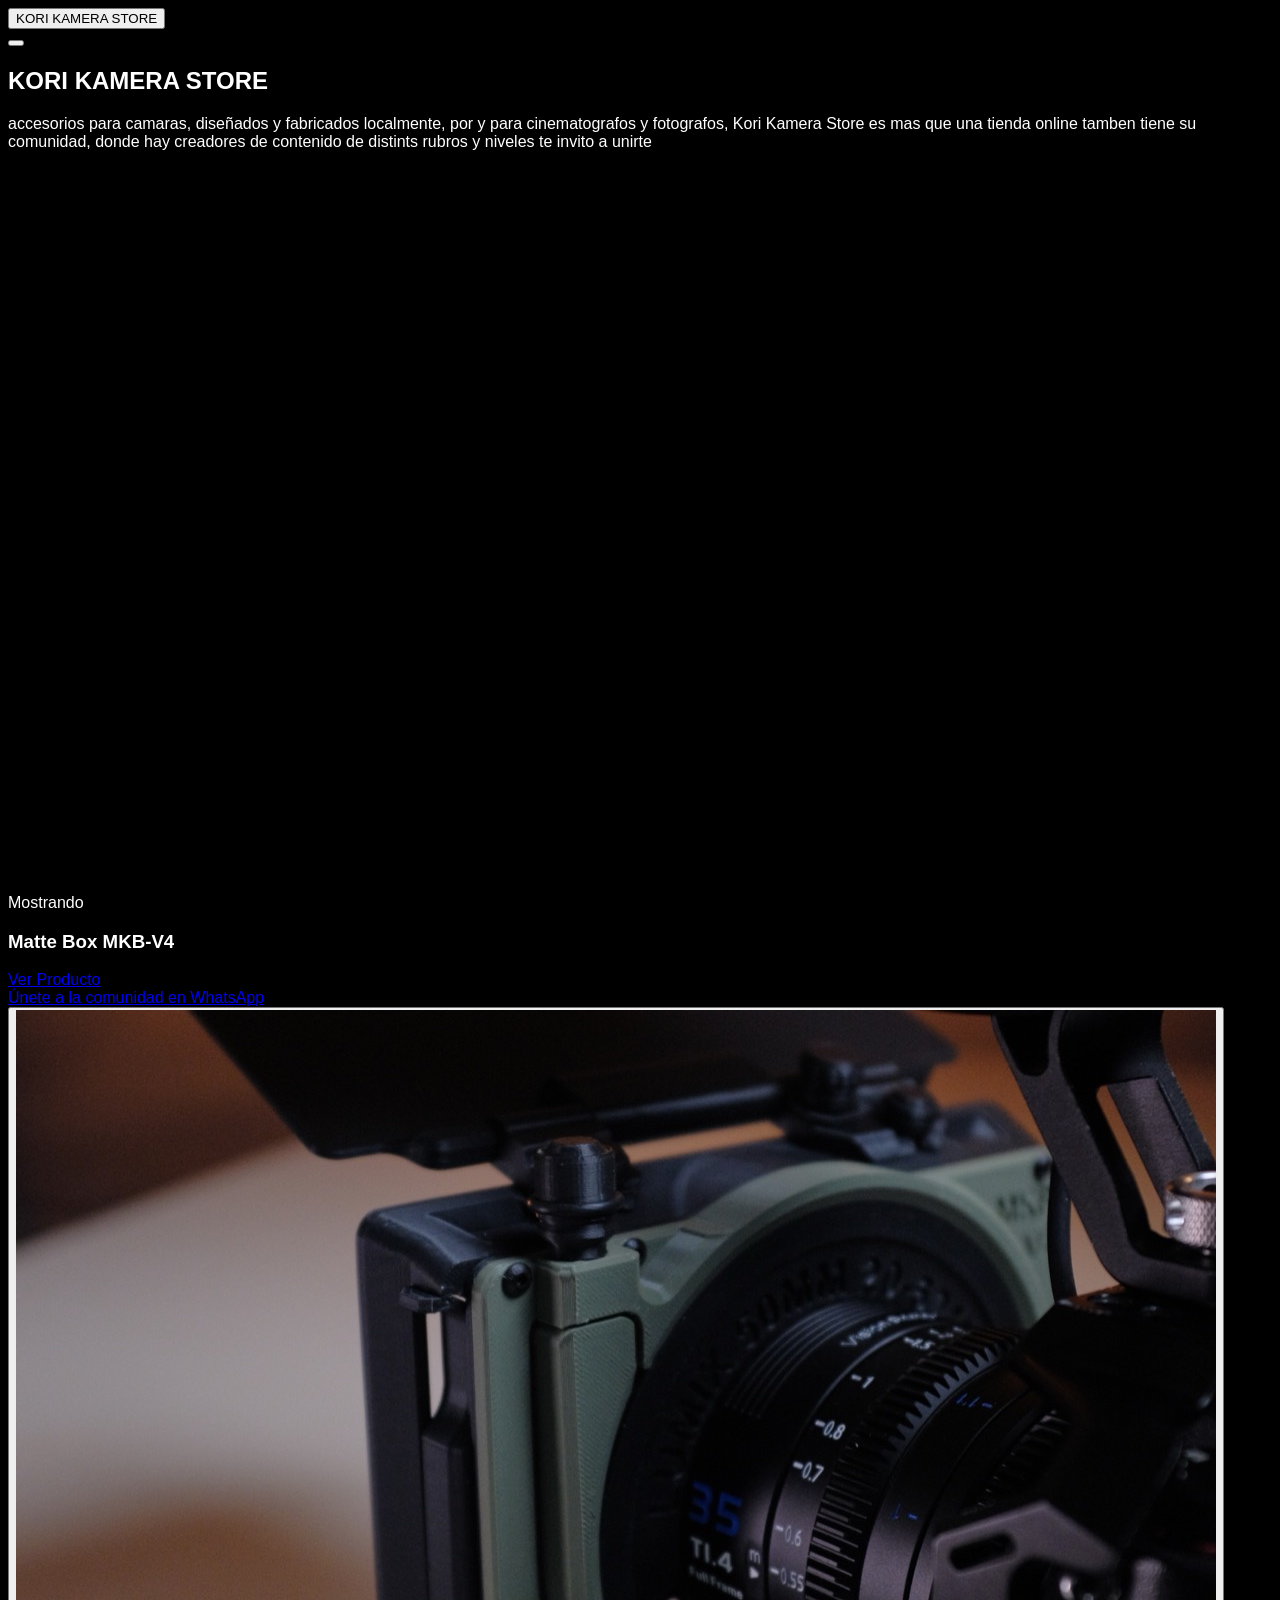
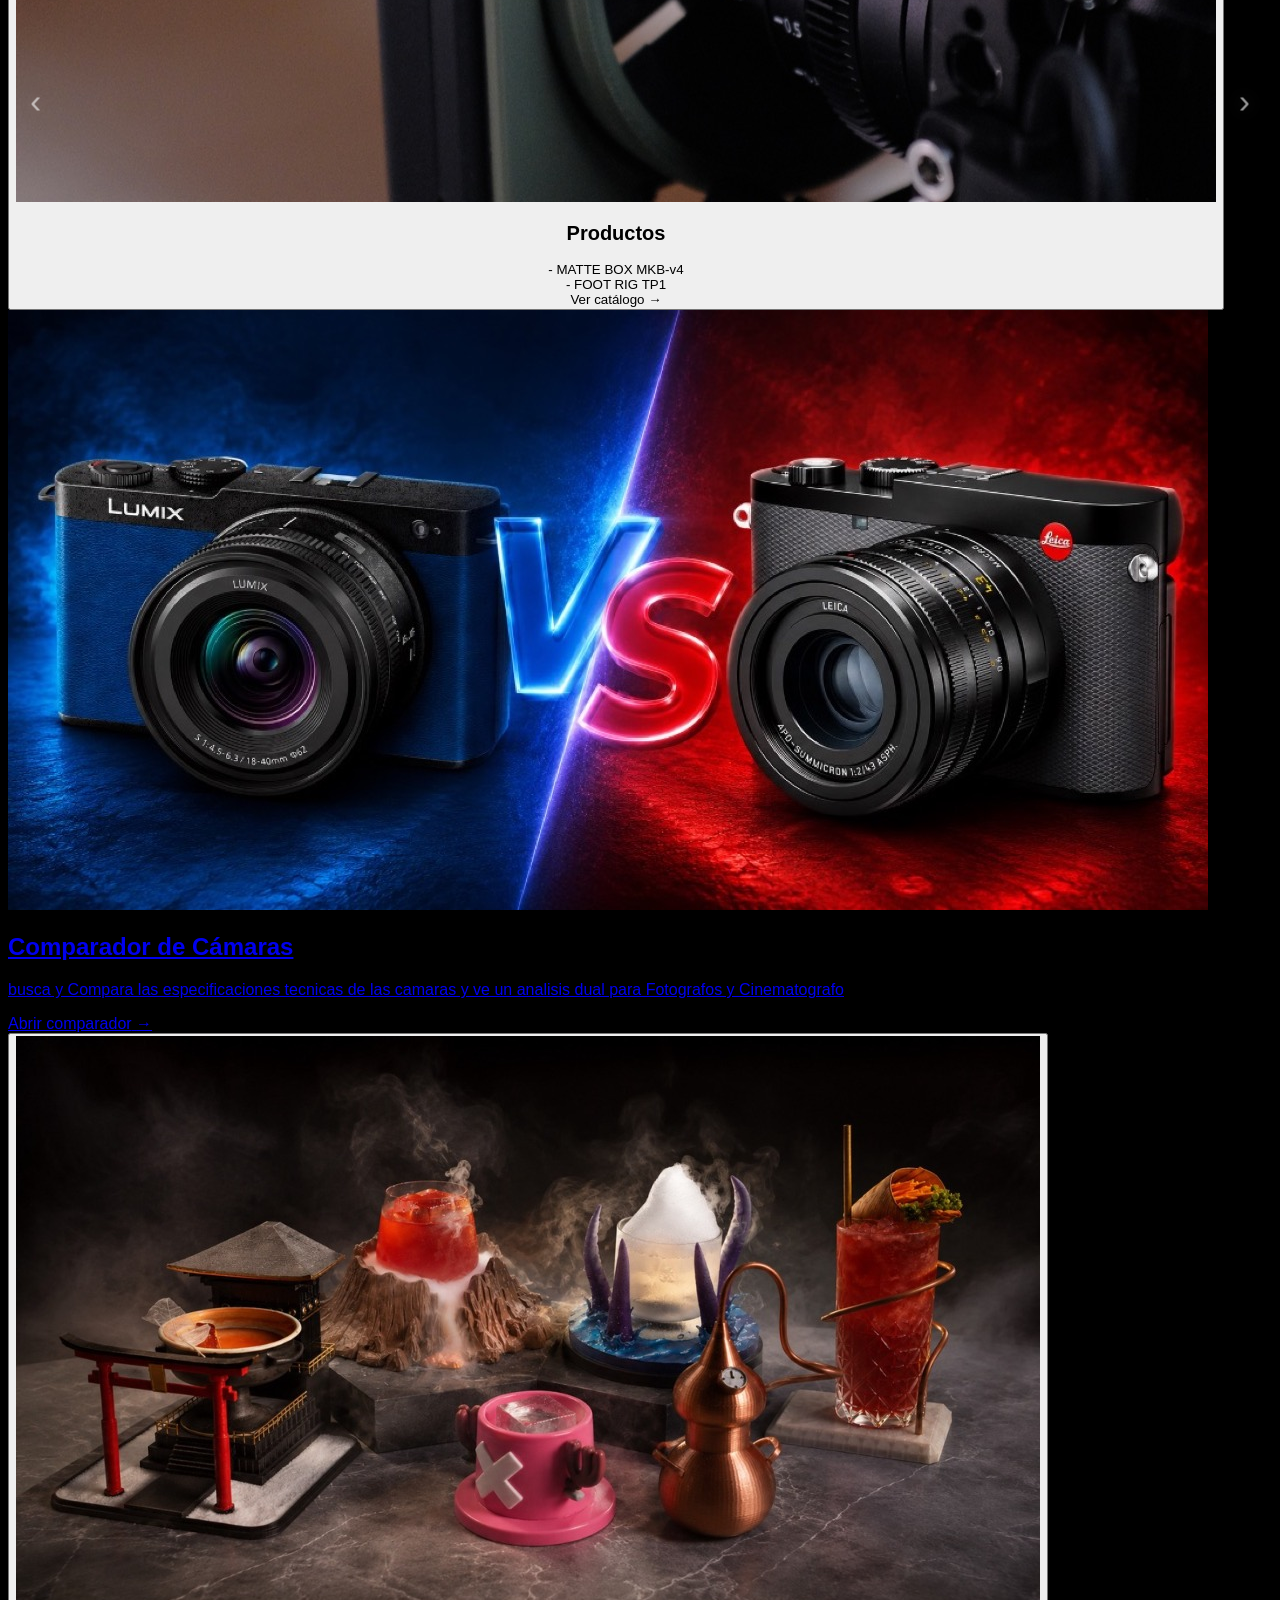
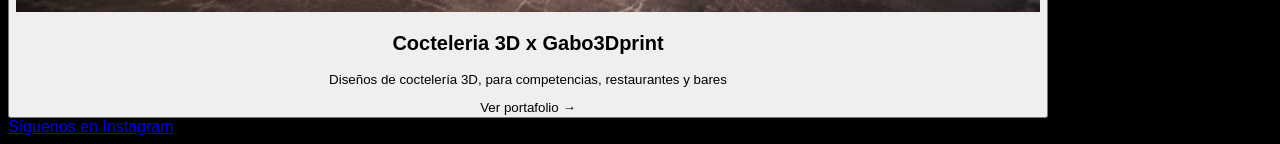
==== index.html @ 8a53487c "feat: improve home banner slideshow, customize dots, and inject dynamic portfolio JSON-LD SEO schema" ====
<!DOCTYPE html>
<html lang="es">
<head>
<meta charset="UTF-8" />
<meta name="viewport" content="width=device-width, initial-scale=1.0" />
<title>Kori Kamera Store</title>
<meta name="description" content="Accesorios cinematográficos fabricados a mano. Matte Box MKB-V4 y más." />
<meta name="google-site-verification" content="ZQHOWUb2-VEv0bagh4OmlMklF-7NMlxeaH0ghFDlQJ4" />

<!-- Open Graph — preview en WhatsApp, Instagram, etc. -->
<meta property="og:title" content="Kori Kamera Store" />
<meta property="og:description" content="Accesorios cinematográficos fabricados a mano. Matte Box MKB-V4 y más." />
<meta property="og:image" content="https://korikamera.store/preview.jpg" />
<meta property="og:url" content="https://korikamera.store/" />
<meta property="og:image:type" content="image/jpeg" />
<meta property="og:image:width" content="1200" />
<meta property="og:image:height" content="630" />
<meta property="og:type" content="website" />
<script src="https://cdn.tailwindcss.com"></script>
<link rel="stylesheet" href="css/style.css" />
<link rel="icon" type="image/png" href="favicon.png" />
</head>
<body>

<div id="transitionOverlay"></div>

<!-- TOP BAR -->
<div class="sticky top-0 z-50 border-b border-white/5 bg-gradient-to-r from-[hsla(215,99%,42%,0.22)] to-[hsla(275,90%,36%,0.22)] backdrop-blur-xl">
<div class="max-w-5xl mx-auto px-5 py-4 flex items-center justify-between">

<button onclick="goHome()" class="text-lg md:text-xl font-black tracking-wide hover:opacity-80 transition-opacity cursor-pointer">
KORI KAMERA STORE
</button>

<div class="relative">
<button onclick="toggleMenu()" class="w-12 h-12 rounded-2xl border border-white/10 bg-white/5 flex flex-col items-center justify-center gap-1.5 hover:bg-white/10 transition-all duration-300">
<div class="w-5 h-[2px] bg-white rounded-full"></div>
<div class="w-5 h-[2px] bg-white rounded-full"></div>
<div class="w-5 h-[2px] bg-white rounded-full"></div>
</button>

<div id="dropdownMenu" class="hidden absolute right-0 mt-3 w-56 rounded-[28px] border border-white/10 bg-zinc-950/95 backdrop-blur-xl overflow-hidden shadow-2xl">

<button onclick="goHome();toggleMenu()" class="w-full text-left px-5 py-4 border-b border-white/5 hover:bg-white/5 transition-all duration-300 cursor-pointer">
Inicio
</button>

<button onclick="openCatalogPage();toggleMenu()" class="w-full text-left px-5 py-4 border-b border-white/5 hover:bg-white/5 transition-all duration-300 cursor-pointer">
Productos
</button>

<button onclick="openMatteboxPage();toggleMenu();window.scrollTo({top:0,behavior:'smooth'})" class="w-full text-left px-5 py-4 border-b border-white/5 hover:bg-white/5 transition-all duration-300">
MKB-V4
</button>

<button onclick="openTp1Page();toggleMenu()" class="w-full text-left px-5 py-4 border-b border-white/5 hover:bg-white/5 transition-all duration-300">
FOOT RIG TP1 <span class="text-[10px] uppercase tracking-widest text-red-400 ml-2">Próx.</span>
</button>

<button onclick="openGabo3DprintPage();toggleMenu()" class="w-full text-left px-5 py-4 border-b border-white/5 hover:bg-white/5 transition-all duration-300">
Gabo3Dprint
</button>

<a href="https://www.instagram.com/korikamerastore/" target="_blank" class="block w-full text-left px-5 py-4 border-b border-white/5 hover:bg-white/5 transition-all duration-300">
Instagram
</a>

<a href="https://wa.me/56950870076?text=Hola%20Kori%20Kamera%20Store,%20tengo%20una%20consulta" target="_blank" class="block w-full text-left px-5 py-4 hover:bg-white/5 transition-all duration-300">
Contacto
</a>

</div>
</div>

</div>
</div>

<!-- HOME PAGE -->
<div id="homePage" class="page-visible">
  <section class="max-w-5xl mx-auto px-5 py-12 md:py-20 flex flex-col items-center">
    
    <!-- Website Description -->
    <div class="text-center max-w-2xl mb-10">
      <h1 class="text-3xl sm:text-5xl md:text-6xl font-black tracking-tight bg-gradient-to-r from-white via-zinc-200 to-zinc-500 bg-clip-text text-transparent whitespace-nowrap">
        KORI KAMERA STORE
      </h1>
      <p class="mt-6 text-zinc-400 text-sm md:text-base leading-relaxed font-medium">
        accesorios para camaras, diseñados y fabricados localmente, por y para cinematografos y fotografos, Kori Kamera Store es mas que una tienda online tamben tiene su comunidad, donde hay creadores de contenido de distints rubros y niveles te invito a unirte
      </p>
    </div>

    <!-- Slideshow Banner -->
    <div class="relative w-full max-w-3xl rounded-[35px] border border-white/10 overflow-hidden bg-zinc-950 shadow-2xl mb-4 select-none cursor-pointer" style="aspect-ratio: 16/9;">
      <div class="gallery-arrow left">‹</div>
      <div class="gallery-arrow right">›</div>
      
      <div id="bannerGallery" onclick="handleBannerGalleryClick(event)" class="w-full h-full relative overflow-hidden">
        <div class="gallery-wrap">
          <div id="bannerLayerA" class="gallery-layer" style="opacity:1; z-index:2;"><img src="productos/banner/foto1.jpeg" /></div>
          <div id="bannerLayerB" class="gallery-layer" style="opacity:0; z-index:1;"><img src="" /></div>
        </div>
      </div>
      
      <!-- Dots indicator for banner -->
      <div id="bannerDots" class="absolute bottom-4 left-1/2 -translate-x-1/2 flex gap-2 z-20">
        <div class="w-2 h-2 rounded-full bg-white/90"></div>
        <div class="w-2 h-2 rounded-full bg-white/30"></div>
        <div class="w-2 h-2 rounded-full bg-white/30"></div>
        <div class="w-2 h-2 rounded-full bg-white/30"></div>
        <div class="w-2 h-2 rounded-full bg-white/30"></div>
      </div>
    </div>

    <!-- Banner Info / Link Directo -->
    <div id="bannerInfoContainer" class="w-full max-w-3xl rounded-3xl border border-white/10 bg-zinc-900/80 p-5 mb-8 flex flex-col sm:flex-row items-center justify-between gap-4 transition-all duration-300">
      <div class="flex items-center gap-3">
        <!-- Indicador visual de color -->
        <span class="w-2.5 h-2.5 rounded-full bg-blue-500 shadow-[0_0_8px_currentColor] transition-colors duration-300" id="bannerInfoDot"></span>
        <div class="text-left">
          <p class="text-zinc-500 text-[10px] uppercase tracking-wider font-extrabold">Mostrando</p>
          <h3 id="bannerInfoTitle" class="text-sm md:text-base font-bold text-white uppercase tracking-wide">Matte Box MKB-V4</h3>
        </div>
      </div>
      <a id="bannerInfoLink" href="#mkb-v4" class="w-full sm:w-auto text-center px-6 py-2.5 rounded-full bg-white text-black text-xs md:text-sm font-semibold hover:bg-zinc-200 hover:scale-[1.02] active:scale-95 transition-all duration-300 shadow-md">
        Ver Producto
      </a>
    </div>

    <!-- Whatsapp Community Bubble -->
    <div class="mb-12 w-full max-w-3xl flex justify-center">
      <a href="https://chat.whatsapp.com/GLzU9xIVu6I1pUn8GVLCay?mode=gi_t" target="_blank" class="flex items-center gap-3 rounded-full border border-green-500/20 bg-green-500/10 px-5 py-2.5 text-xs md:text-sm text-green-300 font-semibold hover:scale-[1.02] hover:bg-green-500/20 transition-all duration-300">
        <div class="w-2 h-2 rounded-full bg-green-400 animate-pulse"></div>
        <span>Únete a la comunidad en WhatsApp</span>
      </a>
    </div>

    <!-- Portal Option Cards -->
    <div class="grid sm:grid-cols-2 gap-6 w-full max-w-3xl">
      
      <!-- Card: Productos -->
      <button onclick="openCatalogPage()" class="group text-left rounded-[30px] border border-white/10 bg-zinc-900/80 overflow-hidden backdrop-blur-xl hover:scale-[1.02] hover:border-white/20 transition-all duration-300 flex flex-col justify-between">
        <div class="w-full bg-zinc-800 relative overflow-hidden" style="aspect-ratio: 21/9;">
          <img src="productos/mattebox/rig M/portada.jpeg" class="w-full h-full object-cover group-hover:scale-105 transition-transform duration-500" />
        </div>
        <div class="p-6 flex-grow flex flex-col justify-between">
          <div>
            <h2 class="text-xl md:text-2xl font-bold text-white mb-2">Productos</h2>
            <div class="text-zinc-400 text-xs md:text-sm leading-relaxed mt-2 space-y-1 font-semibold">
              <div>- MATTE BOX MKB-v4</div>
              <div>- FOOT RIG TP1</div>
            </div>
          </div>
          <div class="mt-4 flex items-center justify-between text-xs font-semibold text-zinc-300">
            <span>Ver catálogo</span>
            <span class="group-hover:translate-x-1 transition-transform">→</span>
          </div>
        </div>
      </button>

      <!-- Card: Comparador -->
      <a href="comparador.html" class="group text-left rounded-[30px] border border-white/10 bg-zinc-900/80 overflow-hidden backdrop-blur-xl hover:scale-[1.02] hover:border-white/20 transition-all duration-300 flex flex-col justify-between">
        <div class="w-full bg-zinc-800 relative overflow-hidden" style="aspect-ratio: 21/9;">
          <img src="productos/preview_comparador.jpg" class="w-full h-full object-cover group-hover:scale-105 transition-transform duration-500" />
        </div>
        <div class="p-6 flex-grow flex flex-col justify-between">
          <div>
            <h2 class="text-xl md:text-2xl font-bold text-white mb-2">Comparador de Cámaras</h2>
            <p class="text-zinc-400 text-xs md:text-sm leading-relaxed">
              busca y Compara las especificaciones tecnicas de las camaras y ve un analisis dual para Fotografos y Cinematografo
            </p>
          </div>
          <div class="mt-4 flex items-center justify-between text-xs font-semibold text-zinc-300">
            <span>Abrir comparador</span>
            <span class="group-hover:translate-x-1 transition-transform">→</span>
          </div>
        </div>
      </a>

      <!-- Card: Gabo3Dprint -->
      <button onclick="openGabo3DprintPage()" class="group text-left rounded-[30px] border border-white/10 bg-zinc-900/80 overflow-hidden backdrop-blur-xl hover:scale-[1.02] hover:border-white/20 transition-all duration-300 flex flex-col justify-between">
        <div class="w-full bg-zinc-800 relative overflow-hidden" style="aspect-ratio: 21/9;">
          <img src="productos/portadaP3.jpeg" class="w-full h-full object-cover group-hover:scale-105 transition-transform duration-500" onerror="this.style.display='none'; document.getElementById('cardP3Placeholder').classList.remove('hidden')" />
          <div id="cardP3Placeholder" class="hidden absolute inset-0 flex items-center justify-center bg-zinc-950 font-black text-white text-xs">Gabo3Dprint</div>
        </div>
        <div class="p-6 flex-grow flex flex-col justify-between">
          <div>
            <h2 class="text-xl md:text-2xl font-bold text-white mb-2">Cocteleria 3D x Gabo3Dprint</h2>
            <p class="text-zinc-400 text-xs md:text-sm leading-relaxed">
              Diseños de coctelería 3D, para competencias, restaurantes y bares
            </p>
          </div>
          <div class="mt-4 flex items-center justify-between text-xs font-semibold text-zinc-300">
            <span>Ver portafolio</span>
            <span class="group-hover:translate-x-1 transition-transform">→</span>
          </div>
        </div>
      </button>

    </div>

    <!-- Instagram CTA -->
    <a href="https://www.instagram.com/korikamerastore/" target="_blank" class="mt-14 flex items-center gap-3 rounded-full border border-white/10 bg-gradient-to-r from-[hsl(215,99%,34%)]/70 to-purple-950/70 px-6 py-3 hover:scale-[1.02] transition-all duration-300">
      <div class="w-3 h-3 rounded-full bg-[hsl(215,99%,60%)]"></div>
      <span class="text-sm md:text-base text-zinc-200 font-medium">Síguenos en Instagram</span>
    </a>

  </section>
</div>

<!-- CATALOG PAGE -->
<div id="catalogPage" class="hidden page-hidden">
  <section class="max-w-5xl mx-auto px-5 py-24">
    <div class="text-center">
      <h1 class="text-6xl md:text-8xl font-black tracking-tight">PRODUCTOS</h1>
      <p class="mt-5 text-zinc-500 uppercase tracking-[0.35em] text-sm md:text-base">KORI KAMERA STORE</p>
    </div>

    <div class="mt-14 max-w-3xl mx-auto flex flex-col gap-5">
      <button onclick="openMatteboxPage()" class="w-full text-left rounded-[40px] border border-white/10 bg-zinc-900/80 overflow-hidden backdrop-blur-xl hover:scale-[1.01] transition-all duration-300">
        <div class="aspect-video bg-zinc-800 flex items-center justify-center text-zinc-500">
          <img src="productos/mattebox/rig M/portada.jpeg" class="w-full h-full object-cover" />
        </div>
        <div class="p-6 md:p-8">
          <div class="flex items-center justify-between gap-4 flex-wrap">
            <div>
              <h2 class="text-3xl md:text-4xl font-bold">MATTE BOX MKB-V4</h2>
              <p class="mt-3 text-zinc-400 leading-relaxed max-w-xl">
                Matte Box para filtros 4x4 y 4x5 diseñado para filmmakers y rigs cinematográficos modernos. Para lentes de 114mm, 95mm, 80mm y personalizados.
              </p>
            </div>
            <div class="flex items-center gap-3 rounded-full bg-green-950/60 border border-green-900/40 px-4 py-2">
              <div class="w-3 h-3 rounded-full bg-green-500 animate-pulse"></div>
              <span class="text-green-300 text-sm font-medium">Disponible</span>
            </div>
          </div>
        </div>
      </button>

      <!-- FOOT RIG TP1 — Próximamente -->
      <div class="relative w-full text-left rounded-[40px] border border-white/10 bg-zinc-900/80 overflow-hidden select-none cursor-not-allowed">
        <div class="aspect-video bg-zinc-800 flex items-center justify-center text-zinc-600 text-sm tracking-widest uppercase">
          <img src="productos/tp1/Rig TP/portada.jpeg" class="w-full h-full object-cover" onerror="this.style.display='none'" />
        </div>
        <div class="p-6 md:p-8">
          <div class="flex items-center justify-between gap-4 flex-wrap">
            <div>
              <h2 class="text-3xl md:text-4xl font-bold">FOOT RIG TP1</h2>
              <p class="mt-3 text-zinc-400 leading-relaxed max-w-xl">
                Patitas para Rods de 15mm, estas vendrán en 3 medidas para asegurar que tu rig se mantenga estable en cualquier superficie plana.
              </p>
            </div>
            <div class="flex items-center gap-3 rounded-full bg-red-950/60 border border-red-900/40 px-4 py-2">
              <div class="w-3 h-3 rounded-full bg-red-500"></div>
              <span class="text-red-300 text-sm font-medium">Próximamente</span>
            </div>
          </div>
        </div>
      </div>
    </div>

    <a href="https://www.instagram.com/korikamerastore/" target="_blank" class="mt-10 mx-auto w-fit flex items-center gap-3 rounded-full border border-white/10 bg-gradient-to-r from-[hsl(215,99%,34%)]/70 to-purple-950/70 px-6 py-3 hover:scale-[1.02] transition-all duration-300 flex">
      <div class="w-3 h-3 rounded-full bg-[hsl(215,99%,60%)]"></div>
      <span class="text-sm md:text-base text-zinc-200 font-medium">Síguenos en Instagram</span>
    </a>
  </section>
</div>

<!-- PRODUCT PAGE -->
<div id="productPage" class="hidden page-hidden">
<section class="max-w-5xl mx-auto px-5 py-10">

<h1 class="text-5xl md:text-7xl font-black text-center mb-10">
MATTE BOX MKB-V4
</h1>

<!-- RIG GALLERY -->
<div class="relative rounded-[35px] border border-white/10 overflow-hidden bg-zinc-900">
<div class="gallery-arrow left">‹</div>
<div class="gallery-arrow right">›</div>

<div id="rigGallery" onclick="handleRigGalleryClick(event)" class="cursor-pointer select-none" style="aspect-ratio:4/5;position:relative;overflow:hidden;">
<div class="gallery-wrap">
<div id="rigLayerA" class="gallery-layer" style="opacity:1;z-index:2;"><img src="productos/mattebox/rig M/00001.jpeg" /></div>
<div id="rigLayerB" class="gallery-layer" style="opacity:0;z-index:1;"><img src="" /></div>
</div>
</div>

<div id="rigDots" class="absolute bottom-4 left-1/2 -translate-x-1/2 flex gap-2 z-20">
<div class="w-2 h-2 rounded-full bg-white/90"></div>
<div class="w-2 h-2 rounded-full bg-white/30"></div>
<div class="w-2 h-2 rounded-full bg-white/30"></div>
<div class="w-2 h-2 rounded-full bg-white/30"></div>
<div class="w-2 h-2 rounded-full bg-white/30"></div>
<div class="w-2 h-2 rounded-full bg-white/30"></div>
</div>
</div>

<!-- DETAILS -->
<div class="grid md:grid-cols-3 gap-4 mt-8">
<div class="rounded-[28px] border border-white/10 bg-white/5 p-6">
<h3 class="text-2xl font-semibold">Ligero</h3>
<p class="mt-4 text-zinc-400 leading-relaxed">
110g sin bandera y 150g con bandera instalada. Ideal para trabajo handheld y gimbals compactos.<br><span class="text-sm text-zinc-500 italic">*Sin adaptadores ni filtros.</span>
</p>
</div>

<div class="rounded-[28px] border border-white/10 bg-white/5 p-6">
<h3 class="text-2xl font-semibold">Customizable</h3>
<p class="mt-4 text-zinc-400 leading-relaxed">
Disponible en distintos colores y nombre personalizado frontal para adaptarse a tu rig.
</p>
</div>

<div class="rounded-[28px] border border-white/10 bg-white/5 p-6">
<h3 class="text-2xl font-semibold">Filtros</h3>
<p class="mt-4 text-zinc-400 leading-relaxed">
Dos slots para filtros 4x5 o 4x4, bayoneta de 114mm e incluye adaptador a 95mm.
</p>
</div>
</div>

<!-- VIDEO -->
<div class="mt-10 rounded-[35px] border border-white/10 overflow-hidden bg-zinc-900">
<div class="aspect-video">
<video
src="productos/mattebox/video M/videoM.mp4"
autoplay
loop
muted
playsinline
preload="auto"
class="w-full h-full object-cover"
></video>
</div>
</div>

<!-- PACKAGE CONTENT -->
<div class="mt-10 rounded-[35px] border border-white/10 bg-white/5 px-6 py-10 text-center">
<p class="text-zinc-500 uppercase tracking-[0.35em] text-xs mb-5">
Contenido del paquete
</p>

<div class="max-w-2xl mx-auto space-y-3 text-lg md:text-xl text-zinc-200 leading-relaxed font-medium">
<p>1 x Matte Box 114mm</p>
<p>1 x adaptador a 95mm</p>
<p>1 x adaptador a 80mm</p>
<p>1 x bandera extraíble</p>
<p>1 x repuesto para tapa de slots</p>
<p>1 x bolsa de transporte</p>
</div>
</div>

<!-- PRODUCT GALLERY -->
<div class="mt-10 relative rounded-[35px] border border-white/10 overflow-hidden bg-zinc-900">
<div class="gallery-arrow left">‹</div>
<div class="gallery-arrow right">›</div>

<div id="productGallery" onclick="handleProductGalleryClick(event)" class="cursor-pointer" style="aspect-ratio:4/3;position:relative;overflow:hidden;">
<div class="gallery-wrap">
<div id="prodLayerA" class="gallery-layer" style="opacity:1;z-index:2;"><img src="productos/mattebox/Colores M/obsidian/00001.jpeg" /></div>
<div id="prodLayerB" class="gallery-layer" style="opacity:0;z-index:1;"><img src="" /></div>
</div>
</div>

<div id="productDots" class="absolute bottom-4 left-1/2 -translate-x-1/2 flex gap-2 z-20">
<div class="w-2 h-2 rounded-full bg-white/90"></div>
<div class="w-2 h-2 rounded-full bg-white/30"></div>
<div class="w-2 h-2 rounded-full bg-white/30"></div>
<div class="w-2 h-2 rounded-full bg-white/30"></div>
<div class="w-2 h-2 rounded-full bg-white/30"></div>
</div>
</div>

<!-- COLORS -->
<div class="mt-10">
<p class="text-center text-zinc-400 uppercase tracking-[0.25em] text-sm mb-5">
Colores disponibles
</p>

<div class="grid grid-cols-5 gap-3">

<button onclick="selectColor(this)" class="color-button active-color rounded-2xl border border-white/10 bg-black p-2 text-sm overflow-hidden">
<div class="font-bold text-center mb-2">Obsidian</div>
<div class="h-16 rounded-xl bg-gradient-to-br from-[#1f1f1f] to-[#000000] border border-white/10"></div>
</button>

<button onclick="selectColor(this)" class="color-button rounded-2xl border border-white/10 bg-black p-2 text-sm overflow-hidden">
<div class="font-bold text-center mb-2">Sand</div>
<div class="h-16 rounded-xl bg-gradient-to-br from-[#c8b299] to-[#7b6048] border border-white/10"></div>
</button>

<button onclick="selectColor(this)" class="color-button rounded-2xl border border-white/10 bg-black p-2 text-sm overflow-hidden">
<div class="font-bold text-center mb-2">Olive</div>
<div class="h-16 rounded-xl bg-gradient-to-br from-[#5e6b3b] to-[#2c321a] border border-white/10"></div>
</button>

<button onclick="selectColor(this)" class="color-button rounded-2xl border border-white/10 bg-black p-2 text-sm overflow-hidden">
<div class="font-bold text-center mb-2">Lava</div>
<div class="h-16 rounded-xl bg-gradient-to-br from-[#7c2d12] to-[#2b0b05] border border-white/10"></div>
</button>

<button onclick="selectColor(this)" class="color-button rounded-2xl border border-white/10 bg-black p-2 text-sm overflow-hidden">
<div class="font-bold text-center mb-2">Arctic</div>
<div class="h-16 rounded-xl bg-gradient-to-br from-[#f3f4f6] to-[#9ca3af] border border-white/10"></div>
</button>

</div>
</div>

<!-- EXTRAS -->
<!-- LAYOUT LOCKED: estructura aprobada visualmente. No modificar orden, tamaños, espaciados ni jerarquía sin nueva revisión visual. -->
<div class="mt-10">

<div class="flex justify-center mb-6">
<div class="rounded-full border border-green-500/20 bg-green-500/10 px-6 py-3 text-sm text-green-300 font-medium text-center max-w-fit">
Por la compra del kit reductores + adaptador el nombre personalizado sale gratis.
</div>
</div>

<div class="grid md:grid-cols-4 gap-4 items-stretch">

<div class="relative pt-8 opacity-50 cursor-not-allowed pointer-events-none rounded-[28px] border border-white/10 bg-black p-6 text-center min-h-[140px] flex flex-col justify-center select-none overflow-hidden">
<div class="absolute top-3 left-1/2 -translate-x-1/2 text-[10px] uppercase tracking-[0.18em] text-red-300 font-semibold whitespace-nowrap">
Próximamente
</div>

<h3 class="font-semibold text-[18px] leading-snug max-w-[260px] mx-auto">
Kit de reductores de filtros de 77mm a 37mm
</h3>

<p class="mt-4 text-zinc-500 text-[18px] font-semibold">
+$20.000
</p>
</div>

<div class="relative pt-8 opacity-50 cursor-not-allowed pointer-events-none rounded-[28px] border border-white/10 bg-black p-6 text-center min-h-[140px] flex flex-col justify-center select-none overflow-hidden">
<div class="absolute top-3 left-1/2 -translate-x-1/2 text-[10px] uppercase tracking-[0.18em] text-red-300 font-semibold whitespace-nowrap">
Próximamente
</div>
<h3 class="font-semibold text-[18px] leading-snug max-w-[260px] mx-auto">
Adaptador de filtro redondo 4x5 a 77mm
</h3>
<p class="mt-4 text-zinc-500 text-[18px] font-semibold">
+$15.000
</p>
</div>

<button id="engravingButton" onclick="toggleEngraving(this)" class="extra-option rounded-[28px] border border-white/10 bg-black p-6 text-center transition-all duration-300 min-h-[140px] flex flex-col justify-center">
<h3 class="font-semibold text-[18px] leading-snug max-w-[260px] mx-auto">
Personalizar con nombre en la bandera
</h3>

<p class="mt-4 text-zinc-400 text-[18px] font-semibold">
<span id="engravingPrice">+$8.000</span>
</p>
</button>

<button id="customAdapterButton" onclick="toggleCustomAdapter(this)" class="extra-option rounded-[28px] border border-white/10 bg-black p-6 text-center transition-all duration-300 min-h-[140px] flex flex-col justify-center">
<h3 class="font-semibold text-[18px] leading-snug max-w-[260px] mx-auto">
Adaptador personalizado
</h3>

<p class="mt-4 text-zinc-400 text-[18px] font-semibold">
+$8.000
</p>
</button>

</div>

<div id="engravingExpanded" class="hidden mt-5 rounded-[32px] border border-white/10 bg-black px-5 md:px-6 py-6">
<div class="flex flex-col md:flex-row items-start md:items-center justify-between gap-6">

<div class="max-w-md">
<h3 class="text-[20px] font-bold mb-3">
Nombre personalizado
</h3>

<p class="text-zinc-400 leading-relaxed text-base">
Agrega el nombre o alias que quieres grabar en la bandera frontal.<br>
<span class="text-sm text-zinc-500 italic">Máximo 15 caracteres. Todo el texto será en mayúsculas y negrita.</span>
</p>
</div>

<input 
id="engravingInput"
type="text"
maxlength="15"
placeholder="GABOHOLMQUIST"
class="w-full md:w-[240px] rounded-[22px] border border-white/10 bg-black px-4 py-5 text-center text-[18px] font-black tracking-tight text-zinc-300 outline-none transition-all duration-300 focus:border-white/20 placeholder:text-zinc-500 uppercase"
/>

</div>
</div>

<div id="customAdapterExpanded" class="hidden mt-5 rounded-[32px] border border-white/10 bg-black px-5 md:px-6 py-6">
<div class="flex flex-col md:flex-row items-start md:items-center justify-between gap-6">

<div class="max-w-md">
<h3 class="text-[20px] font-bold mb-3">
Adaptador personalizado
</h3>

<p class="text-zinc-400 leading-relaxed text-base">
Mide el diámetro externo de tu lente y agrégalo en mm.<br>
Ej: 5cm = 50mm.<br><br>
Cualquier duda puede ser resuelta directamente por WhatsApp.
</p>
</div>

<div class="flex flex-col md:flex-row gap-4 w-full md:w-auto">

<div class="relative w-full md:w-[180px]">
<input 
id="customAdapterInput"
type="text"
maxlength="3"
placeholder="80"
class="w-full rounded-[22px] border border-white/10 bg-black px-6 py-5 pr-16 text-center text-[28px] font-black tracking-tight text-zinc-300 outline-none transition-all duration-300 focus:border-white/20 placeholder:text-zinc-500"
/>

<div class="absolute right-5 top-1/2 -translate-y-1/2 text-zinc-500 font-semibold text-lg pointer-events-none">
mm
</div>
</div>

<input 
id="customLensInput"
type="text"
maxlength="18"
placeholder="LUMIX"
class="w-full md:w-[220px] rounded-[22px] border border-white/10 bg-black px-5 py-5 text-center text-[18px] font-black tracking-tight uppercase text-zinc-300 outline-none transition-all duration-300 focus:border-white/20 placeholder:text-zinc-500"
/>

</div>

</div>
</div>

</div>

<!-- CUSTOM ADAPTER CTA -->
<a href="https://wa.me/56950870076?text=Hola%20Kori%20Kamera%20Store,%20quiero%20adaptadores%20personalizados%20para%20mi%20set%20de%20lentes" class="mt-10 flex items-center justify-between gap-5 rounded-[28px] border border-green-900/30 bg-gradient-to-r from-green-950/80 to-green-900/40 px-5 py-5 hover:scale-[1.01] transition-all duration-300 group" target="_blank" class="mt-10 flex items-center justify-between gap-5 rounded-[28px] border border-green-900/30 bg-gradient-to-r from-green-950/80 to-green-900/40 px-5 py-5 hover:scale-[1.01] transition-all duration-300 group">

<div>
<p class="text-xs uppercase tracking-[0.25em] text-green-400/70 mb-2">
¿Necesitas algo más específico?
</p>

<h3 class="text-base md:text-xl font-semibold text-green-50 leading-relaxed">
Hablar directo al WhatsApp para cotizar adaptadores personalizados para tu set de lentes.
</h3>
</div>

<div class="text-3xl text-green-200 group-hover:translate-x-1 transition-transform duration-300">
→
</div>

</a>

<!-- BUY -->
<div class="border-t border-white/10 mt-12 pt-8 flex items-center justify-between flex-wrap gap-5">
<div>
<p class="text-zinc-400 uppercase tracking-[0.25em] text-sm">
Precio final
</p>
<h2 id="finalPrice" class="text-5xl font-black mt-2">
$89.990
</h2>
<p class="text-zinc-500 text-sm mt-2">
Incluye IVA
</p>
</div>

<button id="matteboxBuyBtn" onclick="openPopup()" class="px-8 py-5 rounded-2xl bg-white text-black font-semibold">
Comprar
</button>
</div>

<a href="https://www.instagram.com/korikamerastore/" target="_blank" class="mt-16 mx-auto w-fit flex items-center gap-3 rounded-full border border-white/10 bg-gradient-to-r from-[hsl(215,99%,34%)]/70 to-purple-950/70 px-6 py-3 flex">
<div class="w-3 h-3 rounded-full bg-[hsl(215,99%,60%)]"></div>
<span>Síguenos en Instagram</span>
</a>

</section>
</div>

<!-- TP1 PRODUCT PAGE -->
<div id="tp1Page" class="hidden page-hidden">
<section class="max-w-5xl mx-auto px-5 py-10">

<h1 class="text-5xl md:text-7xl font-black text-center mb-4">FOOT RIG TP1</h1>
<p class="text-center text-zinc-500 mb-10 uppercase tracking-[0.3em] text-xs">Próximamente</p>

<!-- RIG GALLERY TP1 -->
<div class="relative rounded-[35px] border border-white/10 overflow-hidden bg-zinc-900">
<div class="gallery-arrow left">‹</div>
<div class="gallery-arrow right">›</div>
<div id="tp1RigGallery" onclick="handleTp1RigGalleryClick(event)" class="cursor-pointer select-none" style="aspect-ratio:4/5;position:relative;overflow:hidden;">
<div class="gallery-wrap">
<div id="tp1RigLayerA" class="gallery-layer" style="opacity:1;z-index:2;"><img src="productos/tp1/Rig TP/00001.jpeg" /></div>
<div id="tp1RigLayerB" class="gallery-layer" style="opacity:0;z-index:1;"><img src="" /></div>
</div>
</div>
<div id="tp1RigDots" class="absolute bottom-4 left-1/2 -translate-x-1/2 flex gap-2 z-20">
<div class="w-2 h-2 rounded-full bg-white/90"></div>
<div class="w-2 h-2 rounded-full bg-white/30"></div>
<div class="w-2 h-2 rounded-full bg-white/30"></div>
<div class="w-2 h-2 rounded-full bg-white/30"></div>
<div class="w-2 h-2 rounded-full bg-white/30"></div>
<div class="w-2 h-2 rounded-full bg-white/30"></div>
</div>
</div>

<!-- DETAILS -->
<div class="grid md:grid-cols-3 gap-4 mt-8">
<div class="rounded-[28px] border border-white/10 bg-white/5 p-6">
<h3 class="text-2xl font-semibold">Estabilidad</h3>
<p class="mt-4 text-zinc-400 leading-relaxed">Diseñadas para mantener tu rig firme en cualquier superficie plana, sin importar el peso del equipo.</p>
</div>
<div class="rounded-[28px] border border-white/10 bg-white/5 p-6">
<h3 class="text-2xl font-semibold">3 Medidas</h3>
<p class="mt-4 text-zinc-400 leading-relaxed">Disponibles en 3 tamaños distintos para adaptarse a diferentes configuraciones de rig.</p>
</div>
<div class="rounded-[28px] border border-white/10 bg-white/5 p-6">
<h3 class="text-2xl font-semibold">Rods 15mm</h3>
<p class="mt-4 text-zinc-400 leading-relaxed">Compatible con el estándar de Rods de 15mm, el más usado en rigs cinematográficos modernos.</p>
</div>
</div>

<!-- VIDEO TP1 -->
<div class="mt-10 rounded-[35px] border border-white/10 overflow-hidden bg-zinc-900">
<div class="aspect-video">
<video src="productos/tp1/Video TP/videoTP1.mp4" autoplay loop muted playsinline preload="auto" class="w-full h-full object-cover"></video>
</div>
</div>

<!-- PRODUCT GALLERY TP1 -->
<div class="mt-10 relative rounded-[35px] border border-white/10 overflow-hidden bg-zinc-900">
<div class="gallery-arrow left">‹</div>
<div class="gallery-arrow right">›</div>
<div id="tp1ProductGallery" onclick="handleTp1ProductGalleryClick(event)" class="cursor-pointer" style="aspect-ratio:4/3;position:relative;overflow:hidden;">
<div class="gallery-wrap">
<div id="tp1ProdLayerA" class="gallery-layer" style="opacity:1;z-index:2;"><img src="productos/tp1/Colores TP/00001.jpeg" /></div>
<div id="tp1ProdLayerB" class="gallery-layer" style="opacity:0;z-index:1;"><img src="" /></div>
</div>
</div>
<div id="tp1ProductDots" class="absolute bottom-4 left-1/2 -translate-x-1/2 flex gap-2 z-20">
<div class="w-2 h-2 rounded-full bg-white/90"></div>
<div class="w-2 h-2 rounded-full bg-white/30"></div>
<div class="w-2 h-2 rounded-full bg-white/30"></div>
</div>
</div>

<!-- COMPRAR TP1 CON CONTRASEÑA -->
<div id="tp1PurchaseContainer" class="mt-10 rounded-[35px] border border-white/10 bg-white/5 p-8 md:p-10 text-center">
  <!-- Estado bloqueado (Login) -->
  <div id="tp1LockState" class="space-y-5">
    <div class="flex items-center justify-center gap-3 mb-2">
      <div class="w-3 h-3 rounded-full bg-yellow-500 animate-pulse"></div>
      <span class="text-yellow-300 uppercase tracking-[0.3em] text-xs font-semibold">Área Restringida / Pruebas</span>
    </div>
    <h2 class="text-3xl font-black text-white">FOOT RIG TP1</h2>
    <p class="text-zinc-400 max-w-sm mx-auto leading-relaxed text-sm">
      Esta sección es de acceso privado para pruebas de pago reales. Ingresa la contraseña para acceder al botón de compra de $100 CLP.
    </p>
    <div class="max-w-xs mx-auto flex flex-col gap-3 mt-4">
      <input type="password" id="tp1PasswordInput" placeholder="Contraseña de acceso" class="w-full rounded-2xl border border-white/10 bg-black/40 px-5 py-4 outline-none focus:border-white/30 text-center text-white placeholder:text-zinc-600" />
      <button onclick="checkTp1Password()" class="w-full py-4 rounded-2xl bg-white text-black font-extrabold hover:scale-[1.01] transition-all duration-300 shadow-md">
        Desbloquear
      </button>
    </div>
    <p id="tp1ErrorMsg" class="text-red-400 text-xs font-medium mt-2 hidden">Contraseña incorrecta. Inténtalo nuevamente.</p>
  </div>

  <!-- Estado desbloqueado (Botón de compra) -->
  <div id="tp1UnlockState" class="hidden space-y-5">
    <div class="flex items-center justify-center gap-3 mb-2">
      <div class="w-3 h-3 rounded-full bg-emerald-500 animate-pulse"></div>
      <span class="text-emerald-300 uppercase tracking-[0.3em] text-xs font-semibold">Desbloqueado con éxito</span>
    </div>
    <h2 class="text-3xl font-black text-white">Adquirir FOOT RIG TP1</h2>
    <p class="text-zinc-400 max-w-sm mx-auto leading-relaxed text-sm">
      Compra real de prueba habilitada por **$100 CLP** mediante Mercado Pago.
    </p>
    <button onclick="openPurchasePopupForTP1()" class="inline-flex items-center gap-3 rounded-full bg-white text-black px-8 py-4 hover:scale-[1.02] transition-all duration-300 font-extrabold shadow-lg">
      <span>Comprar por $100 CLP</span>
    </button>
  </div>
</div>

</section>
</div>

<!-- GABO3DPRINT PAGE (PORTFOLIO) -->
<div id="gabo3dprintPage" class="hidden page-hidden">
  <section class="max-w-5xl mx-auto px-5 py-24">


    <div class="text-center mb-16">
      <h1 class="text-5xl md:text-7xl font-black tracking-tight bg-gradient-to-r from-white via-zinc-200 to-zinc-500 bg-clip-text text-transparent">Gabo3Dprint</h1>
      <p class="mt-4 text-zinc-500 uppercase tracking-[0.35em] text-xs md:text-sm">Diseño y Fabricación 3D Personalizada de coctelería</p>
    </div>

    <!-- Filtros de categoría -->
    <div class="flex flex-wrap justify-center gap-2.5 md:gap-3 mb-8 max-w-3xl mx-auto">
      <button onclick="filterGabo3d('all', this)" class="gabo3d-filter-btn px-6 py-2.5 rounded-full border border-white/20 bg-white text-black text-xs md:text-sm font-semibold uppercase tracking-wider transition-all duration-300 cursor-pointer">Todo</button>
      <button onclick="filterGabo3d('consumo', this)" class="gabo3d-filter-btn px-6 py-2.5 rounded-full border border-white/10 bg-white/5 text-zinc-400 text-xs md:text-sm font-semibold uppercase tracking-wider transition-all duration-300 hover:bg-white/10 hover:text-white cursor-pointer">Para Público</button>
      <button onclick="filterGabo3d('competencias', this)" class="gabo3d-filter-btn px-6 py-2.5 rounded-full border border-white/10 bg-white/5 text-zinc-400 text-xs md:text-sm font-semibold uppercase tracking-wider transition-all duration-300 hover:bg-white/10 hover:text-white cursor-pointer">Competencias</button>
      <button onclick="toggleGabo3dBartenderFilter(this)" id="gabo3dBartenderBtn" class="gabo3d-filter-btn px-6 py-2.5 rounded-full border border-white/10 bg-white/5 text-zinc-400 text-xs md:text-sm font-semibold uppercase tracking-wider transition-all duration-300 hover:bg-white/10 hover:text-white cursor-pointer flex items-center gap-1.5">
        <span>Bartender</span>
        <span class="transition-transform duration-300 inline-block text-[10px]" id="gabo3dBartenderArrow">▼</span>
      </button>
    </div>

    <!-- Contenedor para sub-filtros de Bartender -->
    <div id="gabo3dBartenderContainer" class="hidden overflow-hidden transition-all duration-500 ease-in-out max-w-3xl mx-auto flex flex-wrap justify-center gap-2 mb-12 opacity-0 h-0">
      <!-- Generado dinámicamente con JS -->
    </div>

    <!-- 3D Print Portfolio Grid (2 Columns, max-w-3xl to align with banner) -->
    <div id="gabo3dGrid" class="grid grid-cols-2 gap-6 md:gap-8 max-w-3xl mx-auto">
      <!-- Dynamically populated by main.js -->
    </div>
    
    <!-- Footer CTA inside the portfolio page -->
    <div class="max-w-3xl mx-auto mt-16 text-center">
      <p class="text-zinc-500 text-xs uppercase tracking-[0.25em] font-bold">¿Tienes un proyecto a medida?</p>
      <a href="https://wa.me/56950870076?text=Hola%20Gabo3Dprint,%20necesito%20un%20diseño%203D%20personalizado" target="_blank" class="mt-4 inline-flex items-center gap-3 rounded-full bg-white text-black px-8 py-4 hover:scale-[1.02] hover:bg-zinc-200 transition-all duration-300 font-extrabold shadow-lg">
        <span>Contacto</span>
      </a>
    </div>
  </section>
</div>

<!-- GABO3DPRINT POPUP MODAL -->
<div id="gabo3dPopup" class="hidden fixed inset-0 bg-black/80 backdrop-blur-md z-50 overflow-y-auto p-5">

  <div class="min-h-full flex items-start justify-center py-10 md:py-20">
    <div class="w-full max-w-2xl rounded-[38px] border border-white/10 bg-zinc-950/95 backdrop-blur-2xl overflow-hidden shadow-2xl relative">
      
      <!-- Close button (floating top right) -->
      <button onclick="closeGabo3dPopup()" class="absolute top-5 right-5 w-10 h-10 rounded-full border border-white/10 bg-black/60 hover:bg-white/10 text-white transition-all duration-300 text-xl flex items-center justify-center z-30 shadow-md">
        ×
      </button>

      <!-- Popup Interactive Slider/Gallery (Priority on image) -->
      <div id="gabo3dPopupSlider" class="relative w-full aspect-video bg-zinc-950 overflow-hidden select-none">
        <!-- Gallery arrows -->
        <div class="gallery-arrow left">‹</div>
        <div class="gallery-arrow right">›</div>
        
        <!-- Images Container (Crossfade layers) -->
        <div id="gabo3dPopupGallery" onclick="handleGabo3dPopupGalleryClick(event)" class="cursor-pointer w-full h-full relative">
          <div class="gallery-wrap">
            <div id="gabo3dPopupLayerA" class="gallery-layer" style="opacity:1; z-index:2;"><img class="w-full h-full object-cover" src="" /></div>
            <div id="gabo3dPopupLayerB" class="gallery-layer" style="opacity:0; z-index:1;"><img class="w-full h-full object-cover" src="" /></div>
          </div>
        </div>

        <!-- Dots indicator -->
        <div id="gabo3dPopupDots" class="absolute bottom-4 left-1/2 -translate-x-1/2 flex gap-2 z-20">
          <!-- Dynamically populated -->
        </div>
      </div>

      <!-- Detail section below -->
      <div class="p-8 md:p-10 text-left space-y-6">
        <div>
          <div class="flex items-center justify-between gap-4">
            <h2 id="gabo3dPopupTitle" class="text-xl md:text-3xl font-black text-white leading-tight">
              <!-- Dynamically populated -->
            </h2>
            <!-- Botones de navegación (flechas a la altura del título) -->
            <div class="flex items-center gap-1.5 shrink-0">
              <button onclick="navigateGabo3dItem(-1, event)" class="w-8 h-8 md:w-11 md:h-11 rounded-full border border-white/10 bg-white/5 text-white flex items-center justify-center hover:bg-white/15 hover:scale-105 active:scale-95 transition-all duration-300 cursor-pointer select-none">
                ‹
              </button>
              <button onclick="navigateGabo3dItem(1, event)" class="w-8 h-8 md:w-11 md:h-11 rounded-full border border-white/10 bg-white/5 text-white flex items-center justify-center hover:bg-white/15 hover:scale-105 active:scale-95 transition-all duration-300 cursor-pointer select-none">
                ›
              </button>
            </div>
          </div>
          <div id="gabo3dPopupDesc" class="mt-4 text-zinc-400 leading-relaxed text-sm md:text-base">
            <!-- Dynamically populated -->
          </div>
        </div>

        <!-- Discrete CTA section below -->
        <div class="border-t border-white/5 pt-6 text-center">
          <p class="text-zinc-500 text-xs md:text-sm leading-relaxed">
            Todos los proyectos son personalizados, si tienes una idea <a id="gabo3dPopupWaBtn" href="#" target="_blank" class="text-white font-semibold underline underline-offset-4 hover:text-zinc-300 transition-colors duration-300">contáctanos</a> para volverla realidad.
          </p>
        </div>
      </div>

    </div>
  </div>
</div>


<!-- POPUP -->
<div id="popup" class="hidden fixed inset-0 bg-black/70 backdrop-blur-md z-50 overflow-y-auto p-5">

<div class="min-h-full flex items-center justify-center py-10">
<div class="w-full max-w-2xl rounded-[38px] border border-white/10 bg-zinc-950/95 backdrop-blur-2xl p-7 md:p-8 shadow-2xl">

<div class="flex items-start justify-between gap-5 mb-8">
<div>
<p class="text-zinc-500 uppercase tracking-[0.25em] text-xs mb-3">
Resumen de compra
</p>

<h2 id="popupProductTitle" class="text-3xl md:text-5xl font-black leading-none">
MATTE BOX MKB-V4
</h2>
</div>

<button onclick="closePopup()" class="w-12 h-12 rounded-2xl border border-white/10 bg-white/5 hover:bg-white/10 transition-all duration-300 text-xl">
×
</button>
</div>

<!-- CUSTOMER INFO -->
<div class="grid md:grid-cols-2 gap-4 mb-8">

<div>
<p class="text-zinc-500 uppercase tracking-[0.25em] text-xs mb-3">
Nombre
</p>

<input id="customerName" placeholder="Tu nombre" oninput="validatePurchaseForm()"
class="w-full rounded-2xl border border-white/10 bg-black/40 px-5 py-4 outline-none focus:border-white/30 transition-all text-white placeholder:text-zinc-500" />
</div>

<div>
<p class="text-zinc-500 uppercase tracking-[0.25em] text-xs mb-3">
Teléfono
</p>

<input id="customerPhone" value="+56 9 " oninput="formatChilePhone(this);validatePurchaseForm()"
class="w-full rounded-2xl border border-white/10 bg-black/40 px-5 py-4 outline-none focus:border-white/30 transition-all text-white placeholder:text-zinc-500" />
</div>

</div>

<!-- SHIPPING -->
<div class="mb-8">
<p class="text-zinc-500 uppercase tracking-[0.25em] text-xs mb-4">
Método de entrega
</p>

<div class="grid gap-3">

<button onclick="selectShipping('Bluexpress',5990,this)" class="shipping-button active-color rounded-2xl border border-white/10 bg-black/50 p-5 text-left transition-all duration-300">
<div class="flex items-center justify-between gap-4">
<div>
<div class="font-semibold">Bluexpress / Chilexpress</div>
<div class="text-zinc-400 text-sm mt-1">Despacho nacional</div>
</div>
<div class="text-zinc-300 font-medium">+$5.990</div>
</div>
</button>

<button onclick="selectShipping('Express',9990,this)" class="shipping-button rounded-2xl border border-white/10 bg-black/50 p-5 text-left transition-all duration-300">
<div class="flex items-center justify-between gap-4">
<div>
<div class="font-semibold">Envío Express</div>
<div class="text-zinc-400 text-sm mt-1">Entrega prioritaria</div>
</div>
<div class="text-zinc-300 font-medium">+$9.990</div>
</div>
</button>

<button onclick="selectShipping('Retiro Metro Ecuador o Tobalaba',0,this)" class="shipping-button rounded-2xl border border-white/10 bg-black/50 p-5 text-left transition-all duration-300">
<div class="flex items-center justify-between gap-4">
<div>
<div class="font-semibold">Retiro Metro Ecuador o Tobalaba</div>
<div class="text-zinc-400 text-sm mt-1">Coordinación directa</div>
</div>
<div class="text-green-300 font-medium">Gratis</div>
</div>
</button>

</div>
</div>

<!-- SUMMARY -->
<div class="rounded-[30px] border border-white/10 bg-white/5 p-6 mb-8">

<div class="flex items-center justify-between gap-4 py-3 border-b border-white/5">
<span class="text-zinc-500">Color seleccionado</span>
<span id="summaryColor" class="font-semibold">OBSIDIAN</span>
</div>

<div class="flex items-center justify-between gap-4 py-3 border-b border-white/5">
<span class="text-zinc-500">Extras</span>
<span id="summaryExtras" class="font-semibold text-right">Sin extras</span>
</div>

<div class="flex items-center justify-between gap-4 py-3 border-b border-white/5">
<span class="text-zinc-500">Nombre personalizado</span>
<span id="summaryEngraving" class="font-semibold uppercase">No agregado</span>
</div>

<div class="flex items-center justify-between gap-4 py-3 border-b border-white/5">
<span class="text-zinc-500">Entrega</span>
<span id="summaryShipping" class="font-semibold">Bluexpress</span>
</div>

<div class="flex items-center justify-between gap-4 pt-5">
<div>
<p class="text-zinc-500 uppercase tracking-[0.25em] text-xs mb-2">
Total final
</p>

<h3 id="popupFinalPrice" class="text-4xl font-black">
$85.980
</h3>
</div>

<div class="text-right max-w-[240px] leading-relaxed">
<p class="uppercase tracking-[0.18em] text-[11px] text-zinc-400 font-semibold mb-1">
Fabricación estimada
</p>
<p class="text-base text-zinc-200 font-medium">
5 días hábiles
</p>
</div>
</div>

</div>

<!-- FACTURA -->
<div class="mb-6 rounded-[34px] border border-[rgba(120,170,255,0.12)] bg-[linear-gradient(135deg,rgba(45,75,140,0.16),rgba(30,40,80,0.12))] backdrop-blur-2xl p-6 shadow-[0_0_40px_rgba(59,130,246,0.08)]">

<div class="flex items-center justify-between gap-4">
<div>
<p class="text-[11px] uppercase tracking-[0.28em] text-blue-200/45 mb-2 font-semibold">
Facturación
</p>

<h3 class="text-xl font-semibold text-blue-50/95 tracking-tight">
¿Necesitas factura?
</h3>

<p class="text-sm text-blue-100/40 mt-2 leading-relaxed max-w-md">
Agrega los datos de empresa para incluirlos automáticamente en la orden.
</p>
</div>

<button onclick="toggleInvoice(this)" id="invoiceButton" class="rounded-full border border-white/10 bg-black/40 px-5 py-3 text-sm font-medium transition-all duration-300 hover:border-blue-300/20 hover:bg-blue-500/10">
No
</button>
</div>

<div id="invoiceFields" class="hidden mt-6 grid md:grid-cols-2 gap-4">

<input
id="invoiceCompany"
placeholder="Nombre empresa"
class="rounded-[22px] border border-white/10 bg-black/30 px-5 py-4 outline-none focus:border-blue-300/20 transition-all text-white placeholder:text-zinc-500"
/>

<input
id="invoiceRut"
placeholder="RUT"
class="rounded-[22px] border border-white/10 bg-black/30 px-5 py-4 outline-none focus:border-blue-300/20 transition-all text-white placeholder:text-zinc-500"
/>

<input
id="invoiceBusiness"
placeholder="Giro"
class="rounded-[22px] border border-white/10 bg-black/30 px-5 py-4 outline-none focus:border-blue-300/20 transition-all text-white placeholder:text-zinc-500"
/>

<input
id="invoiceAddress"
placeholder="Dirección"
class="rounded-[22px] border border-white/10 bg-black/30 px-5 py-4 outline-none focus:border-blue-300/20 transition-all text-white placeholder:text-zinc-500"
/>

</div>

</div>

<!-- WARNING -->
<div class="mb-6 mt-5 w-full rounded-[34px] border border-yellow-500/20 bg-yellow-500/10 px-5 py-4 backdrop-blur-xl">
<div class="flex items-start gap-4">
<div class="w-3 h-3 rounded-full bg-yellow-400 mt-1.5 shrink-0"></div>
<div>
<h3 class="font-semibold text-sm text-yellow-200 mb-1">
Fabricación artesanal por 
<a href="https://www.instagram.com/gabo3dprint/" target="_blank" class="underline underline-offset-2 hover:text-yellow-100 transition-colors duration-300">
@gabo3Dprint
</a>
</h3>
<p class="text-xs leading-relaxed text-yellow-100/75">
Todos los Matte Box son fabricados y ensamblados manualmente. Los tiempos de fabricación pueden variar según demanda, colores seleccionados y personalización.
</p>
</div>
</div>
</div>

<!-- ACTIONS -->
<div class="grid sm:grid-cols-2 gap-3">
<button id="purchaseButton" disabled onclick="startCheckout()" class="w-full py-5 rounded-2xl bg-white/30 text-white/40 font-semibold cursor-not-allowed transition-all duration-300 disabled:opacity-100">
Pagar con Mercado Pago
</button>

<button onclick="closePopup()" class="w-full py-5 rounded-2xl border border-white/10 bg-white/5 hover:bg-white/10 transition-all duration-300">
Cancelar
</button>
</div>

</div>
</div>
</div>
</div>

<script src="js/main.js"></script>
</body>
</html>
---- css/style.css ----
.hidden{display:none}
body{background:#000;color:#fff;font-family:sans-serif}

/* Bloquea click derecho visual y drag en imágenes y video */
img, video{
 -webkit-user-drag:none;
 user-drag:none;
 -webkit-user-select:none;
 user-select:none;
 pointer-events:none;
}

/* Las galerías necesitan pointer-events para el click de navegación */
#rigGallery, #productGallery, #bannerGallery, #gabo3dPopupGallery{
 pointer-events:auto;
}

/* Capa invisible encima de cada galería para bloquear click derecho en la imagen */
.gallery-wrap::after{
 content:'';
 position:absolute;
 inset:0;
 z-index:10;
 pointer-events:auto;
}
.active-color{
background:linear-gradient(90deg,hsla(215,99%,42%,0.34),hsla(275,90%,36%,0.34))!important;
color:#fff!important;
border-color:rgba(255,255,255,.18)!important;
backdrop-filter:blur(12px)
}
.gallery-arrow{
position:absolute;
top:50%;
transform:translateY(-50%);
font-size:34px;
font-weight:200;
color:rgba(255,255,255,.58);
pointer-events:none;
text-shadow:0 0 18px rgba(255,255,255,.18);
animation:floatArrow 2.8s ease-in-out infinite;
backdrop-filter:blur(6px)
}

@keyframes floatArrow{
0%,100%{transform:translateY(-50%) translateX(0)}
50%{transform:translateY(-50%) translateX(4px)}
}



#transitionOverlay{
position:fixed;
inset:0;
pointer-events:none;
opacity:0;
z-index:999;
overflow:hidden;
transition:opacity .35s ease;
}

#transitionOverlay::before{
content:'';
position:absolute;
inset:-20%;
background:
linear-gradient(135deg,
transparent 0%,
transparent 32%,
rgba(59,130,246,.12) 42%,
rgba(147,51,234,.22) 50%,
rgba(59,130,246,.12) 58%,
transparent 68%,
transparent 100%),
radial-gradient(circle at center,
rgba(147,51,234,.10),
transparent 60%);
transform:translateX(-120%) skewX(-18deg) scale(1.1);
filter:blur(18px);
}

#transitionOverlay.active{
opacity:1;
}

#transitionOverlay.active::before{
animation:cinematicSwipe .65s cubic-bezier(.22,.61,.36,1) forwards;
}

@keyframes cinematicSwipe{
0%{
transform:translateX(-120%) skewX(-18deg) scale(1.08);
opacity:0;
}
15%{
opacity:.9;
}
45%{
opacity:1;
}
100%{
transform:translateX(120%) skewX(-18deg) scale(1);
opacity:0;
}
}

.gallery-arrow.left{left:22px}
.gallery-arrow.right{right:22px}

/* ========================================= */
/* GALLERY CROSSFADE — dos capas apiladas    */
/* ========================================= */

.gallery-wrap{
position:relative;
width:100%;
height:100%;
background:#111;
}

.gallery-layer{
position:absolute;
inset:0;
width:100%;
height:100%;
transition:opacity .55s cubic-bezier(.4,0,.2,1);
will-change:opacity;
backface-visibility:hidden;
transform:translateZ(0);
}

.gallery-layer img{
width:100%;
height:100%;
object-fit:cover;
display:block;
transform:translateZ(0);
backface-visibility:hidden;
}

/* Dots siempre visibles sobre las imágenes */
#rigDots, #productDots, #tp1RigDots, #tp1ProductDots{
padding:5px 10px;
border-radius:20px;
background:rgba(0,0,0,0.4);
backdrop-filter:blur(6px);
pointer-events:none;
}

#homePage,
#catalogPage,
#productPage,
#tp1Page,
#gabo3dprintPage{
transition:opacity .32s ease, transform .45s cubic-bezier(.22,.61,.36,1);
will-change:opacity,transform;
}

.page-hidden{
opacity:0;
transform:translateY(10px) scale(.992);
pointer-events:none;
}

.page-visible{
opacity:1;
transform:translateY(0) scale(1);
}
/* ========================================= */
/* MINIMAL SCROLLBAR */
/* ========================================= */

::-webkit-scrollbar{
width:10px;
}

::-webkit-scrollbar-track{
background:transparent;
border-radius:999px;
}

::-webkit-scrollbar-thumb{
background:linear-gradient(
180deg,
rgba(255,255,255,0.14),
rgba(255,255,255,0.06)
);
border:1px solid rgba(255,255,255,0.08);
border-radius:999px;
backdrop-filter:blur(10px);
}

::-webkit-scrollbar-thumb:hover{
background:linear-gradient(
180deg,
rgba(120,170,255,0.22),
rgba(255,255,255,0.10)
);
}

html{
scrollbar-color:rgba(255,255,255,0.18) transparent;
scrollbar-width:thin;
}

/* Animación de revelado con desfase elegante para tarjetas */
.reveal-card {
  opacity: 0;
  transform: translateY(40px) scale(0.97);
  transition: opacity 0.95s cubic-bezier(0.16, 1, 0.3, 1), 
              transform 0.95s cubic-bezier(0.16, 1, 0.3, 1);
  will-change: opacity, transform;
}

.reveal-card.revealed {
  opacity: 1;
  transform: translateY(0) scale(1);
}

/* Transición suave para el cambio de altura dinámica en el modal */
#gabo3dPopupSlider {
  transition: aspect-ratio 0.4s cubic-bezier(0.25, 1, 0.5, 1), 
              height 0.4s cubic-bezier(0.25, 1, 0.5, 1);
}
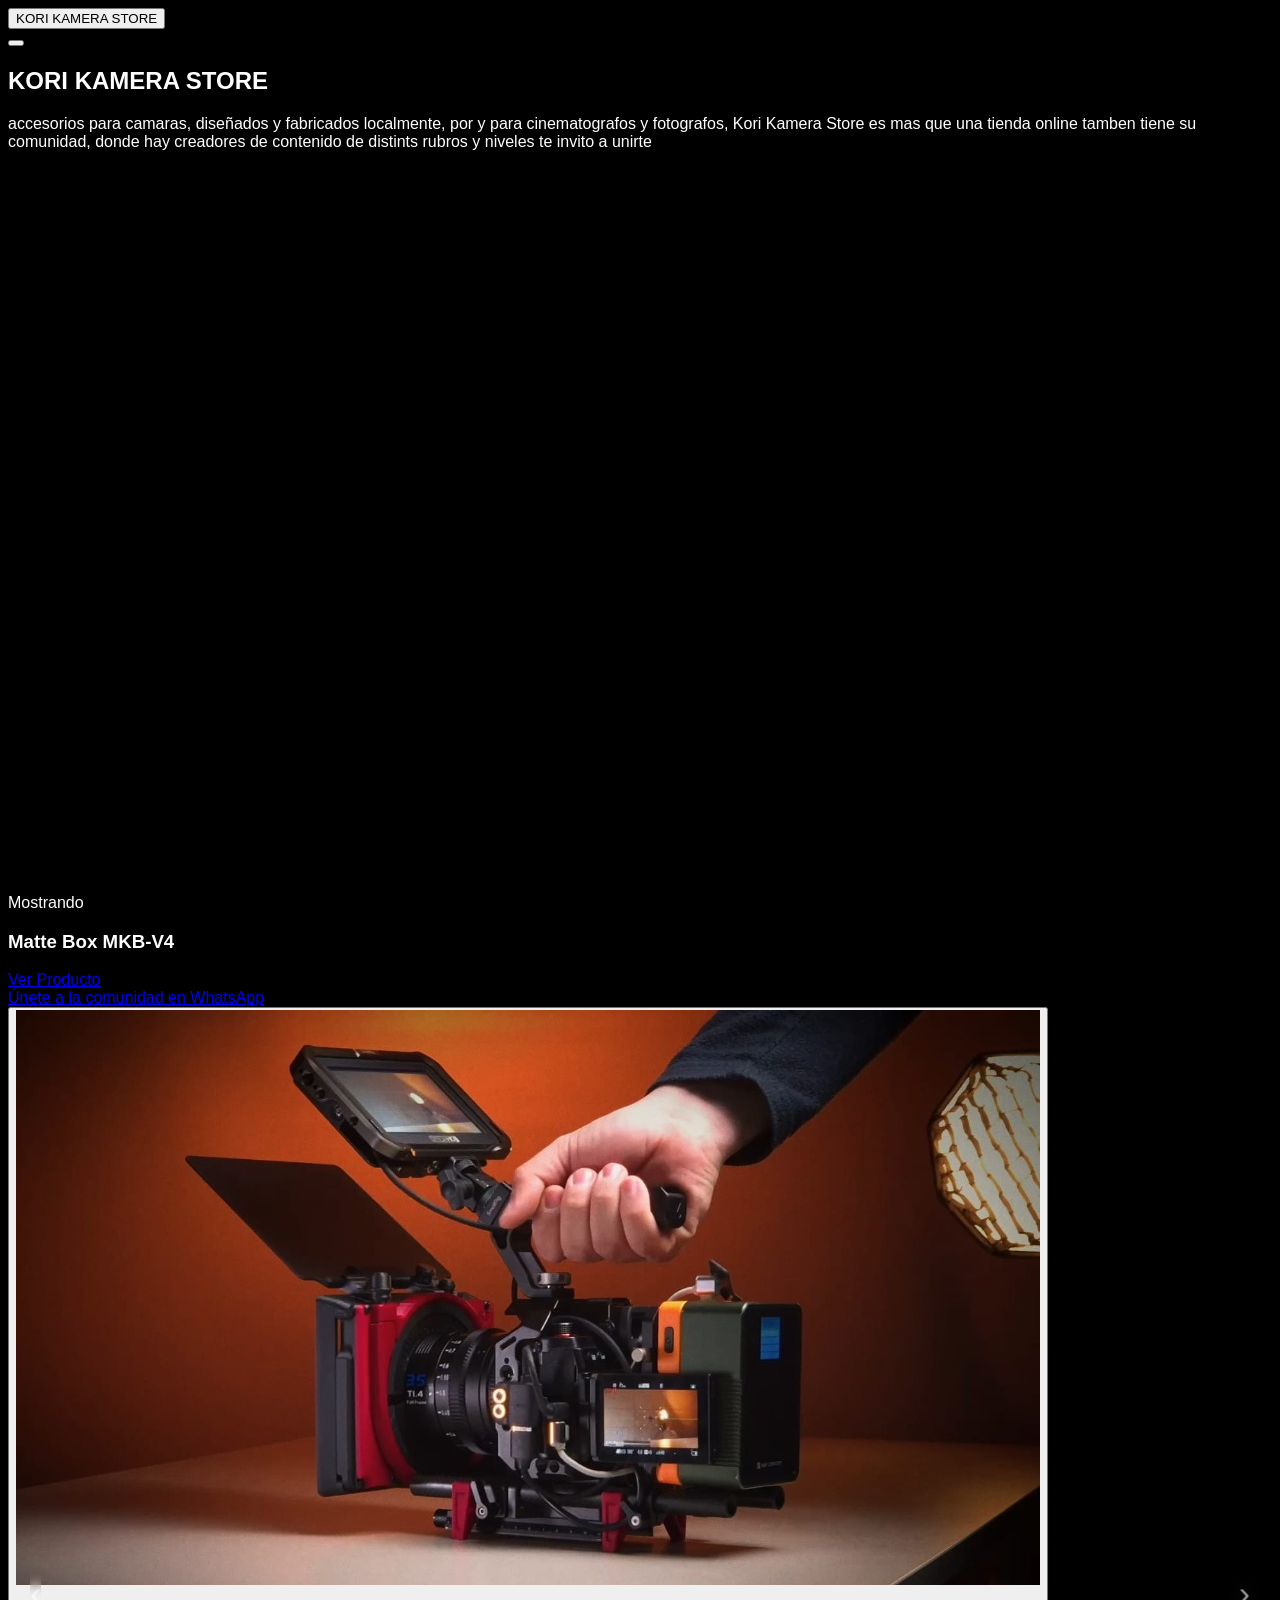
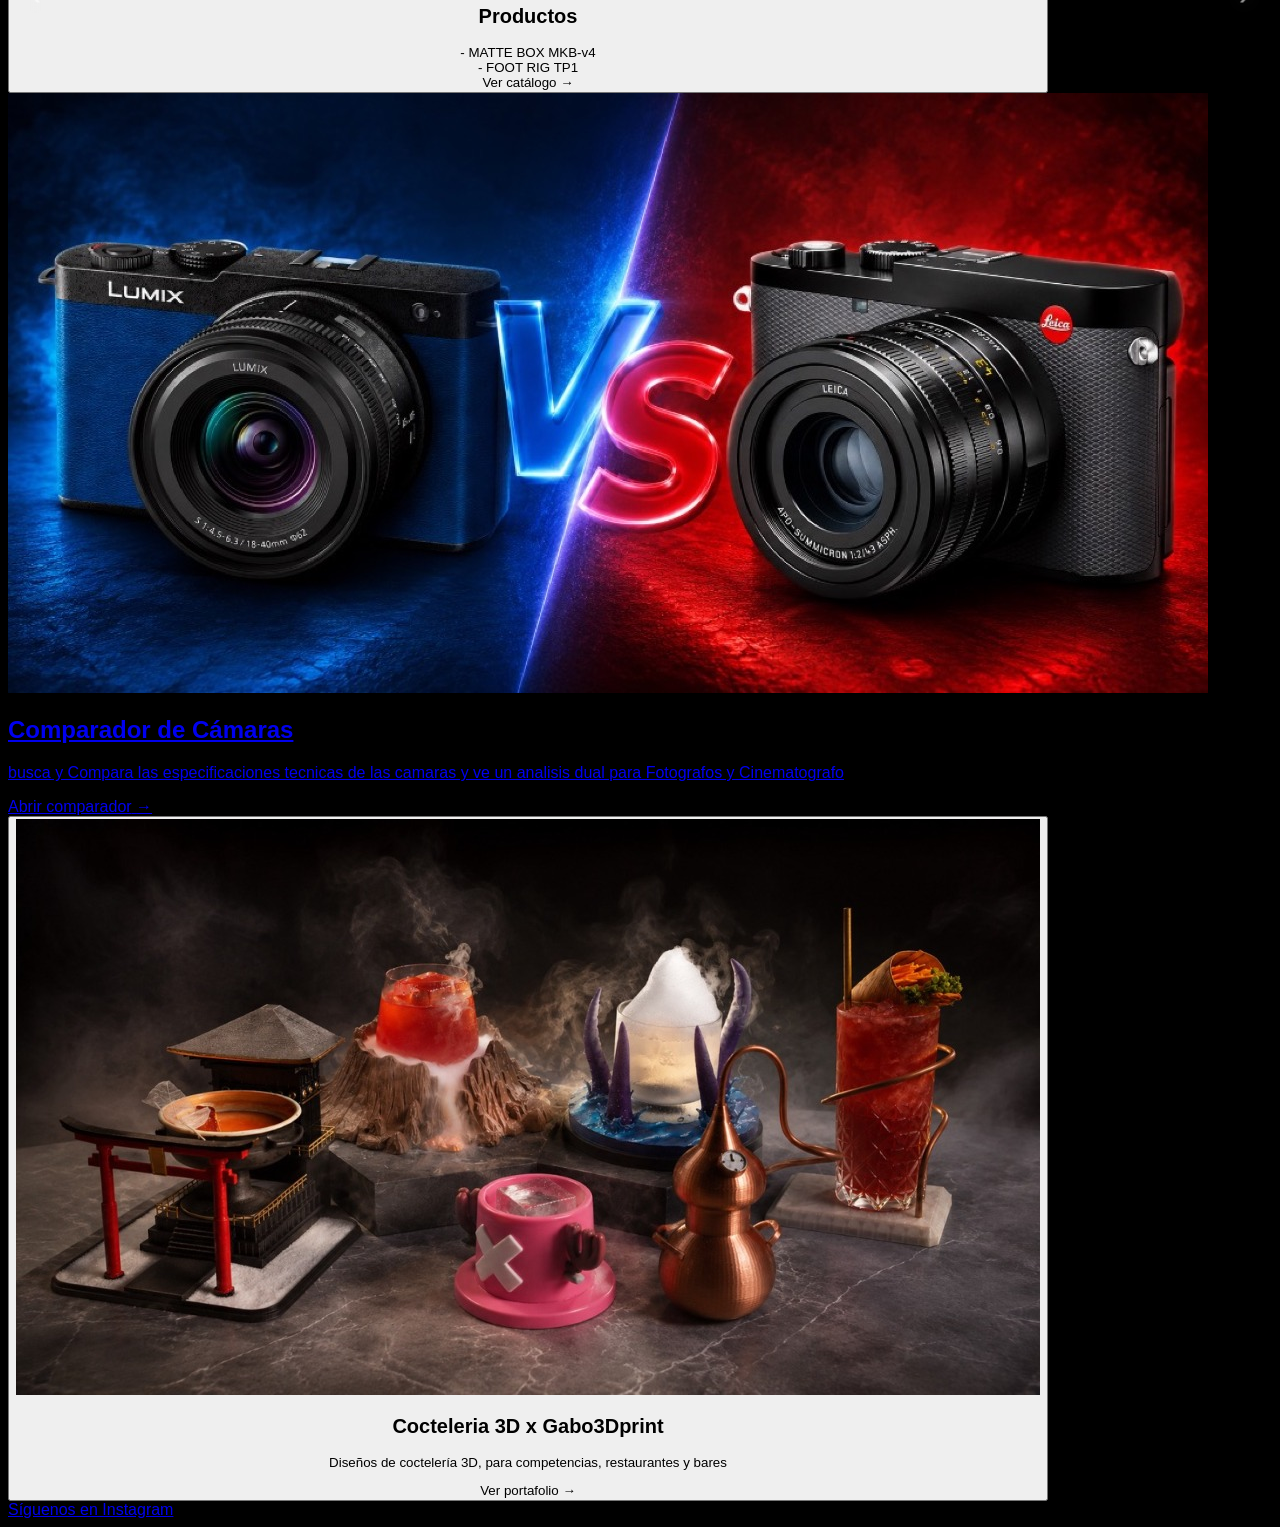
==== commit 4ad12f12: "chore: update Matte Box price to .990" ====
--- a/index.html
+++ b/index.html
@@ -564,7 +564,7 @@
 Precio final
 </p>
 <h2 id="finalPrice" class="text-5xl font-black mt-2">
-$89.990
+$74.990
 </h2>
 <p class="text-zinc-500 text-sm mt-2">
 Incluye IVA
--- a/css/style.css
+++ b/css/style.css
@@ -165,6 +165,7 @@
 .page-visible{
 opacity:1;
 transform:translateY(0) scale(1);
+pointer-events:auto;
 }
 /* ========================================= */
 /* MINIMAL SCROLLBAR */
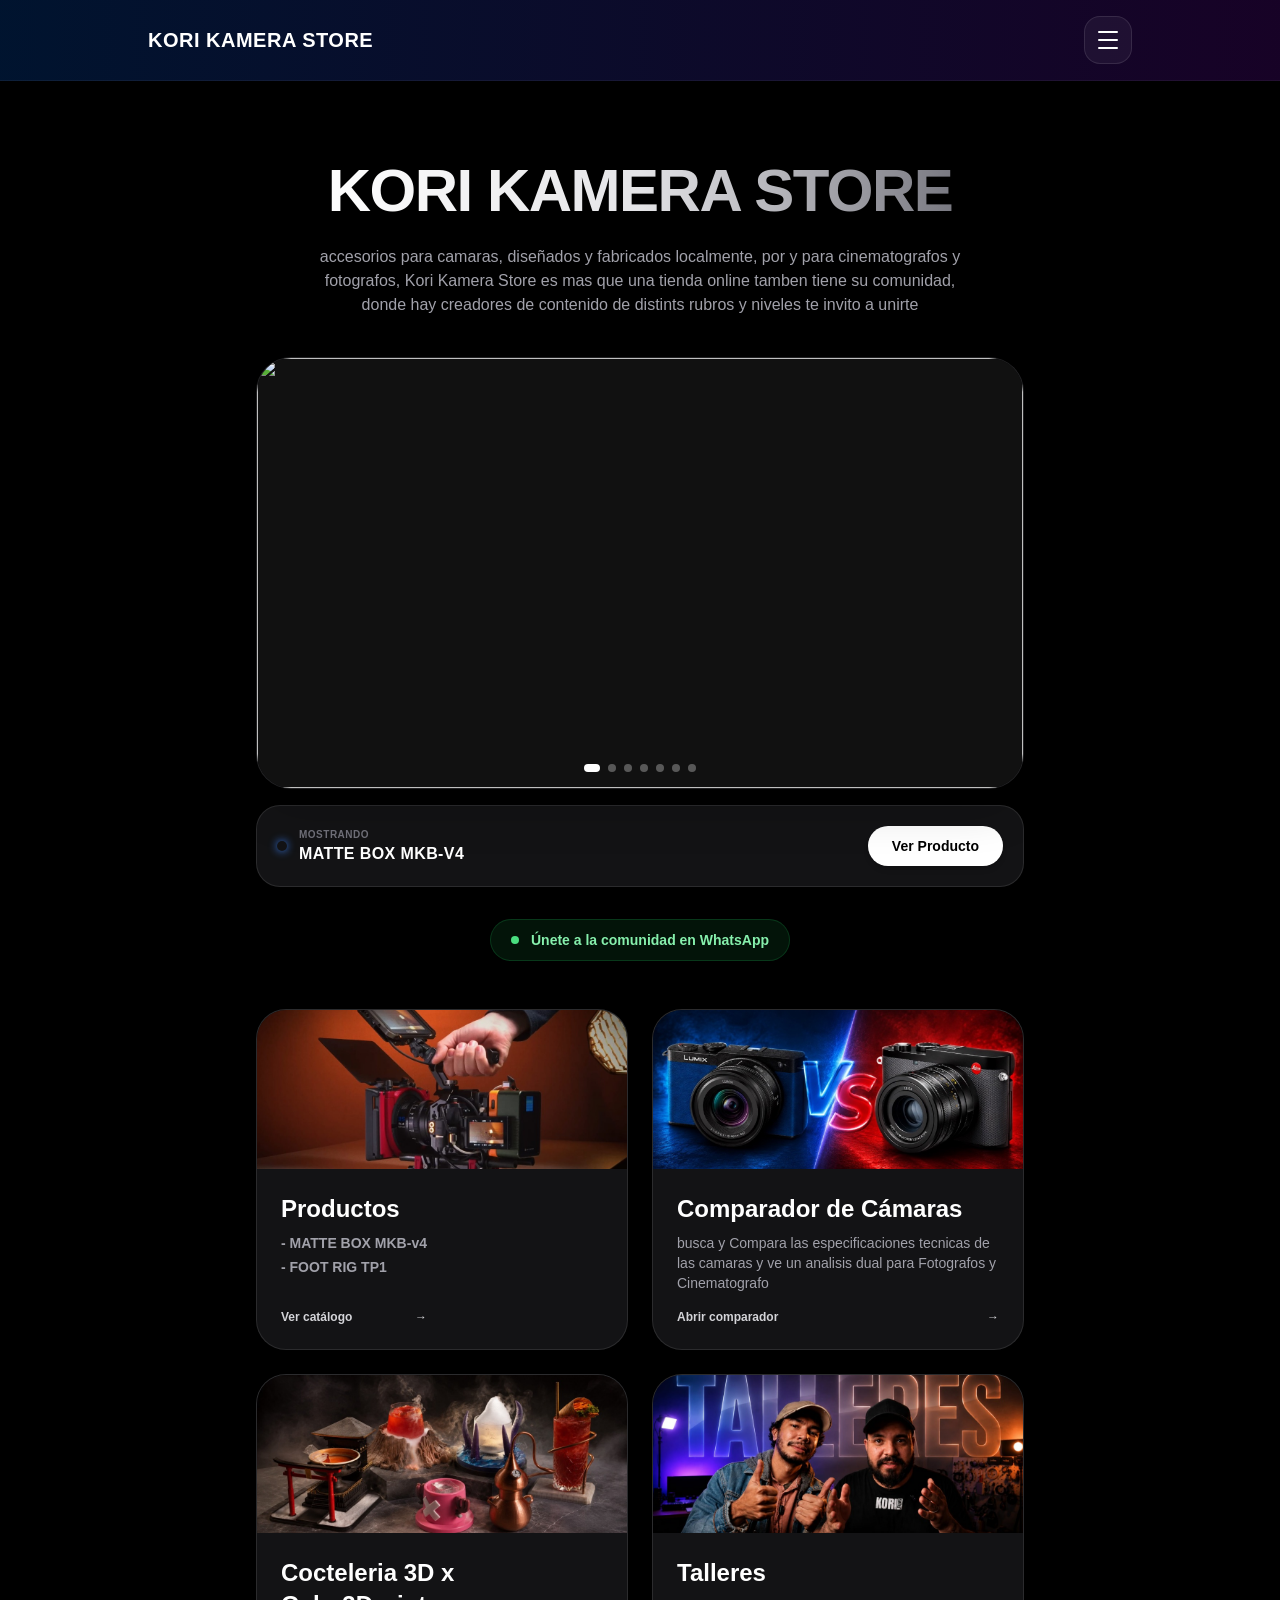
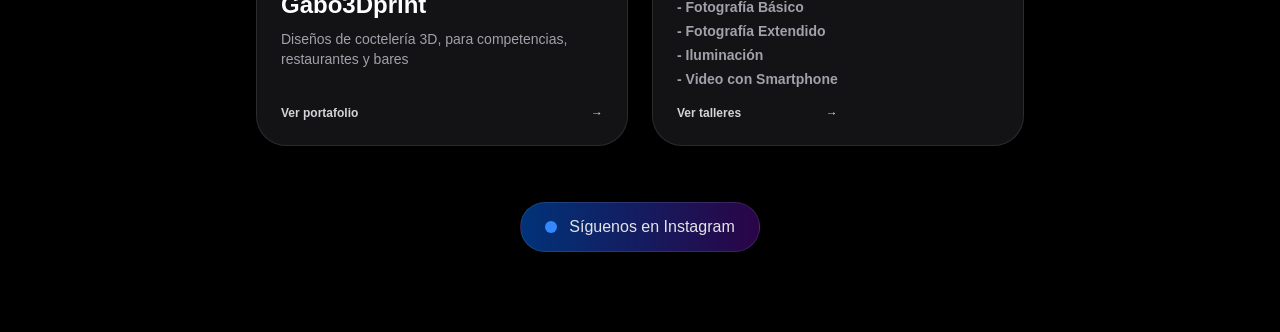
==== commit 939be491: "feat: activar talleres de iluminacion y video, reordenar e integrar checkout" ====
--- a/index.html
+++ b/index.html
@@ -16,7 +16,7 @@
 <meta property="og:image:width" content="1200" />
 <meta property="og:image:height" content="630" />
 <meta property="og:type" content="website" />
-<script src="https://cdn.tailwindcss.com"></script>
+<script src="js/tailwind.js"></script>
 <link rel="stylesheet" href="css/style.css" />
 <link rel="icon" type="image/png" href="favicon.png" />
 </head>
@@ -59,6 +59,10 @@
 
 <button onclick="openGabo3DprintPage();toggleMenu()" class="w-full text-left px-5 py-4 border-b border-white/5 hover:bg-white/5 transition-all duration-300">
 Gabo3Dprint
+</button>
+
+<button onclick="openTalleresPage();toggleMenu()" class="w-full text-left px-5 py-4 border-b border-white/5 hover:bg-white/5 transition-all duration-300">
+Talleres
 </button>
 
 <a href="https://www.instagram.com/korikamerastore/" target="_blank" class="block w-full text-left px-5 py-4 border-b border-white/5 hover:bg-white/5 transition-all duration-300">
@@ -196,6 +200,28 @@
         </div>
       </button>
 
+      <!-- Card: Talleres -->
+      <button onclick="openTalleresPage()" class="group text-left rounded-[30px] border border-white/10 bg-zinc-900/80 overflow-hidden backdrop-blur-xl hover:scale-[1.02] hover:border-white/20 transition-all duration-300 flex flex-col justify-between">
+        <div class="w-full bg-zinc-800 relative overflow-hidden" style="aspect-ratio: 21/9;">
+          <img src="productos/portada_talleres.jpg" class="w-full h-full object-cover group-hover:scale-105 transition-transform duration-500" />
+        </div>
+        <div class="p-6 flex-grow flex flex-col justify-between">
+          <div>
+            <h2 class="text-xl md:text-2xl font-bold text-white mb-2">Talleres</h2>
+            <div class="text-zinc-400 text-xs md:text-sm leading-relaxed mt-2 space-y-1 font-semibold">
+              <div>- Fotografía Básico</div>
+              <div>- Fotografía Extendido</div>
+              <div>- Iluminación</div>
+              <div>- Video con Smartphone</div>
+            </div>
+          </div>
+          <div class="mt-4 flex items-center justify-between text-xs font-semibold text-zinc-300">
+            <span>Ver talleres</span>
+            <span class="group-hover:translate-x-1 transition-transform">→</span>
+          </div>
+        </div>
+      </button>
+
     </div>
 
     <!-- Instagram CTA -->
@@ -539,7 +565,7 @@
 </div>
 
 <!-- CUSTOM ADAPTER CTA -->
-<a href="https://wa.me/56950870076?text=Hola%20Kori%20Kamera%20Store,%20quiero%20adaptadores%20personalizados%20para%20mi%20set%20de%20lentes" class="mt-10 flex items-center justify-between gap-5 rounded-[28px] border border-green-900/30 bg-gradient-to-r from-green-950/80 to-green-900/40 px-5 py-5 hover:scale-[1.01] transition-all duration-300 group" target="_blank" class="mt-10 flex items-center justify-between gap-5 rounded-[28px] border border-green-900/30 bg-gradient-to-r from-green-950/80 to-green-900/40 px-5 py-5 hover:scale-[1.01] transition-all duration-300 group">
+<a href="https://wa.me/56950870076?text=Hola%20Kori%20Kamera%20Store,%20quiero%20adaptadores%20personalizados%20para%20mi%20set%20de%20lentes" target="_blank" class="mt-10 flex items-center justify-between gap-5 rounded-[28px] border border-green-900/30 bg-gradient-to-r from-green-950/80 to-green-900/40 px-5 py-5 hover:scale-[1.01] transition-all duration-300 group">
 
 <div>
 <p class="text-xs uppercase tracking-[0.25em] text-green-400/70 mb-2">
@@ -597,7 +623,7 @@
 <div class="gallery-arrow right">›</div>
 <div id="tp1RigGallery" onclick="handleTp1RigGalleryClick(event)" class="cursor-pointer select-none" style="aspect-ratio:4/5;position:relative;overflow:hidden;">
 <div class="gallery-wrap">
-<div id="tp1RigLayerA" class="gallery-layer" style="opacity:1;z-index:2;"><img src="productos/tp1/Rig TP/00001.jpeg" /></div>
+<div id="tp1RigLayerA" class="gallery-layer" style="opacity:1;z-index:2;"><img src="productos/tp1/Rig TP/portada.jpeg" /></div>
 <div id="tp1RigLayerB" class="gallery-layer" style="opacity:0;z-index:1;"><img src="" /></div>
 </div>
 </div>
@@ -628,19 +654,19 @@
 </div>
 
 <!-- VIDEO TP1 -->
-<div class="mt-10 rounded-[35px] border border-white/10 overflow-hidden bg-zinc-900">
+<div class="hidden mt-10 rounded-[35px] border border-white/10 overflow-hidden bg-zinc-900">
 <div class="aspect-video">
-<video src="productos/tp1/Video TP/videoTP1.mp4" autoplay loop muted playsinline preload="auto" class="w-full h-full object-cover"></video>
+<video src="" autoplay loop muted playsinline preload="none" class="w-full h-full object-cover"></video>
 </div>
 </div>
 
 <!-- PRODUCT GALLERY TP1 -->
-<div class="mt-10 relative rounded-[35px] border border-white/10 overflow-hidden bg-zinc-900">
+<div class="hidden mt-10 relative rounded-[35px] border border-white/10 overflow-hidden bg-zinc-900">
 <div class="gallery-arrow left">‹</div>
 <div class="gallery-arrow right">›</div>
 <div id="tp1ProductGallery" onclick="handleTp1ProductGalleryClick(event)" class="cursor-pointer" style="aspect-ratio:4/3;position:relative;overflow:hidden;">
 <div class="gallery-wrap">
-<div id="tp1ProdLayerA" class="gallery-layer" style="opacity:1;z-index:2;"><img src="productos/tp1/Colores TP/00001.jpeg" /></div>
+<div id="tp1ProdLayerA" class="gallery-layer" style="opacity:1;z-index:2;"><img src="productos/tp1/Rig TP/portada.jpeg" /></div>
 <div id="tp1ProdLayerB" class="gallery-layer" style="opacity:0;z-index:1;"><img src="" /></div>
 </div>
 </div>
@@ -651,42 +677,7 @@
 </div>
 </div>
 
-<!-- COMPRAR TP1 CON CONTRASEÑA -->
-<div id="tp1PurchaseContainer" class="mt-10 rounded-[35px] border border-white/10 bg-white/5 p-8 md:p-10 text-center">
-  <!-- Estado bloqueado (Login) -->
-  <div id="tp1LockState" class="space-y-5">
-    <div class="flex items-center justify-center gap-3 mb-2">
-      <div class="w-3 h-3 rounded-full bg-yellow-500 animate-pulse"></div>
-      <span class="text-yellow-300 uppercase tracking-[0.3em] text-xs font-semibold">Área Restringida / Pruebas</span>
-    </div>
-    <h2 class="text-3xl font-black text-white">FOOT RIG TP1</h2>
-    <p class="text-zinc-400 max-w-sm mx-auto leading-relaxed text-sm">
-      Esta sección es de acceso privado para pruebas de pago reales. Ingresa la contraseña para acceder al botón de compra de $100 CLP.
-    </p>
-    <div class="max-w-xs mx-auto flex flex-col gap-3 mt-4">
-      <input type="password" id="tp1PasswordInput" placeholder="Contraseña de acceso" class="w-full rounded-2xl border border-white/10 bg-black/40 px-5 py-4 outline-none focus:border-white/30 text-center text-white placeholder:text-zinc-600" />
-      <button onclick="checkTp1Password()" class="w-full py-4 rounded-2xl bg-white text-black font-extrabold hover:scale-[1.01] transition-all duration-300 shadow-md">
-        Desbloquear
-      </button>
-    </div>
-    <p id="tp1ErrorMsg" class="text-red-400 text-xs font-medium mt-2 hidden">Contraseña incorrecta. Inténtalo nuevamente.</p>
-  </div>
-
-  <!-- Estado desbloqueado (Botón de compra) -->
-  <div id="tp1UnlockState" class="hidden space-y-5">
-    <div class="flex items-center justify-center gap-3 mb-2">
-      <div class="w-3 h-3 rounded-full bg-emerald-500 animate-pulse"></div>
-      <span class="text-emerald-300 uppercase tracking-[0.3em] text-xs font-semibold">Desbloqueado con éxito</span>
-    </div>
-    <h2 class="text-3xl font-black text-white">Adquirir FOOT RIG TP1</h2>
-    <p class="text-zinc-400 max-w-sm mx-auto leading-relaxed text-sm">
-      Compra real de prueba habilitada por **$100 CLP** mediante Mercado Pago.
-    </p>
-    <button onclick="openPurchasePopupForTP1()" class="inline-flex items-center gap-3 rounded-full bg-white text-black px-8 py-4 hover:scale-[1.02] transition-all duration-300 font-extrabold shadow-lg">
-      <span>Comprar por $100 CLP</span>
-    </button>
-  </div>
-</div>
+<!-- Formulario de prueba TP1 removido por seguridad. El producto estará disponible próximamente. -->
 
 </section>
 </div>
@@ -798,6 +789,381 @@
 </div>
 
 
+<!-- TALLERES PAGE -->
+<div id="talleresPage" class="hidden page-hidden">
+  <section class="max-w-5xl mx-auto px-5 py-24">
+
+    <div class="text-center mb-16">
+      <h1 class="text-5xl md:text-7xl font-black tracking-tight bg-gradient-to-r from-white via-zinc-200 to-zinc-500 bg-clip-text text-transparent">Talleres</h1>
+      <p class="mt-4 text-zinc-500 uppercase tracking-[0.35em] text-xs md:text-sm">Aprende con nosotros</p>
+    </div>
+
+    <!-- Cover Image -->
+    <div class="relative w-full max-w-3xl mx-auto rounded-[35px] border border-white/10 overflow-hidden bg-zinc-950 shadow-2xl mb-14" style="aspect-ratio: 16/9;">
+      <img src="productos/portada_talleres.jpg" class="w-full h-full object-cover" />
+    </div>
+
+    <!-- Workshop Cards Grid -->
+    <div class="grid sm:grid-cols-2 gap-6 max-w-3xl mx-auto">
+
+      <!-- Taller 0: Taller Gratuito de Fotografía -->
+      <div class="rounded-[30px] border border-white/10 bg-zinc-900/80 backdrop-blur-xl overflow-hidden hover:border-white/20 transition-all duration-300 flex flex-col justify-between">
+        <div class="p-6 flex-grow flex flex-col">
+          <div class="flex items-center justify-between gap-3 mb-4">
+            <div class="flex items-center gap-3">
+              <div class="w-10 h-10 rounded-2xl bg-gradient-to-br from-green-500 to-emerald-700 flex items-center justify-center text-lg">🎁</div>
+              <h2 class="text-xl font-bold text-white">Taller Gratuito</h2>
+            </div>
+            <span class="px-2.5 py-0.5 rounded-full text-[10px] font-bold bg-green-500/10 text-green-400 border border-green-500/20 uppercase tracking-wider">Gratis</span>
+          </div>
+
+          <!-- Profesor 1 -->
+          <div class="flex items-center gap-3 mb-2 bg-white/5 rounded-2xl p-2.5 border border-white/5">
+            <div class="w-9 h-9 rounded-full border border-white/10 overflow-hidden bg-zinc-800 flex items-center justify-center shrink-0">
+              <img src="productos/gabo_holmquist.jpg" class="w-full h-full object-cover" />
+            </div>
+            <div>
+              <p class="text-[10px] uppercase tracking-wider text-zinc-500 font-semibold leading-none mb-1">Profesor</p>
+              <a href="https://www.instagram.com/gaboholmquist/" target="_blank" class="text-xs font-bold text-zinc-300 hover:text-white hover:underline transition-all duration-300">
+                Gabo Holmquist
+              </a>
+            </div>
+          </div>
+
+          <!-- Profesor 2 -->
+          <div class="flex items-center gap-3 mb-2 bg-white/5 rounded-2xl p-2.5 border border-white/5">
+            <div class="w-9 h-9 rounded-full border border-white/10 overflow-hidden bg-zinc-800 flex items-center justify-center shrink-0">
+              <img src="productos/yessen_bruce.jpg" class="w-full h-full object-cover" />
+            </div>
+            <div>
+              <p class="text-[10px] uppercase tracking-wider text-zinc-500 font-semibold leading-none mb-1">Profesor</p>
+              <a href="https://www.instagram.com/5dot6/" target="_blank" class="text-xs font-bold text-zinc-300 hover:text-white hover:underline transition-all duration-300">
+                Yessen Bruce
+              </a>
+            </div>
+          </div>
+
+          <!-- Horario y Duración -->
+          <div class="mt-1 mb-4 flex flex-wrap gap-2 text-[11px] text-zinc-400">
+            <span class="px-2.5 py-1 rounded-full bg-white/5 border border-white/5">📅 Sábado 20 a las 15h</span>
+            <span class="px-2.5 py-1 rounded-full bg-white/5 border border-white/5">⏱️ Duración: 2h</span>
+          </div>
+
+          <p class="text-zinc-400 text-sm leading-relaxed flex-grow">
+            Sábado 20, cupo 20 personas, Taller/salida fotográfica, la idea es disfrutar de una tarde fotográfica y aprender cosas básicas, el horario y lugar se enviará en el grupo de la comunidad, inscríbete para más información nos vemos.
+          </p>
+          <a href="https://chat.whatsapp.com/IN7ZVoNA0rdEa69HSzSmvF" target="_blank" class="mt-5 w-full text-center px-6 py-3 rounded-full bg-white text-black text-sm font-semibold hover:bg-zinc-200 hover:scale-[1.02] active:scale-95 transition-all duration-300 shadow-md block">
+            Inscribirse
+          </a>
+        </div>
+      </div>
+
+      <!-- Taller 3: Taller de Iluminación para Reels -->
+      <div class="rounded-[30px] border border-white/10 bg-zinc-900/80 backdrop-blur-xl overflow-hidden hover:border-white/20 transition-all duration-300 flex flex-col justify-between">
+        <div class="p-6 flex-grow flex flex-col">
+          <div class="flex items-center gap-3 mb-4">
+            <div class="w-10 h-10 rounded-2xl bg-gradient-to-br from-amber-400 to-orange-600 flex items-center justify-center text-lg">💡</div>
+            <h2 class="text-xl font-bold text-white">Taller de Iluminación para Reels</h2>
+          </div>
+
+          <!-- Profesor -->
+          <div class="flex items-center gap-3 mb-2 bg-white/5 rounded-2xl p-2.5 border border-white/5">
+            <div class="w-9 h-9 rounded-full border border-white/10 overflow-hidden bg-zinc-800 flex items-center justify-center shrink-0">
+              <img src="productos/gabo_holmquist.jpg" class="w-full h-full object-cover" />
+            </div>
+            <div>
+              <p class="text-[10px] uppercase tracking-wider text-zinc-500 font-semibold leading-none mb-1">Profesor</p>
+              <a href="https://www.instagram.com/gaboholmquist/" target="_blank" class="text-xs font-bold text-zinc-300 hover:text-white hover:underline transition-all duration-300">
+                Gabo Holmquist
+              </a>
+            </div>
+          </div>
+
+          <!-- Horario y Duración -->
+          <div class="mt-1 mb-4 flex flex-wrap gap-2 text-[11px] text-zinc-400">
+            <span class="px-2.5 py-1 rounded-full bg-white/5 border border-white/5">📅 Sábado 18 de Julio a las 10am</span>
+            <span class="px-2.5 py-1 rounded-full bg-white/5 border border-white/5">⏱️ Duración: 3h</span>
+          </div>
+
+          <p class="text-zinc-400 text-sm leading-relaxed mb-4">
+            Domina la luz en espacios reducidos, entornos cambiantes y a tener agilidad a la hora de montar tus esquemas de luz
+          </p>
+
+          <!-- Temario List -->
+          <div class="space-y-2 text-xs text-zinc-500 border-t border-white/5 pt-4">
+            <p class="text-zinc-400 font-semibold mb-1">Veremos:</p>
+            <div class="flex gap-2"><span>•</span> <span>Equipos de iluminación</span></div>
+            <div class="flex gap-2"><span>•</span> <span>Modificadores de luz</span></div>
+            <div class="flex gap-2"><span>•</span> <span>Luz natural y luz artificial</span></div>
+            <div class="flex gap-2"><span>•</span> <span>Esquemas de luz</span></div>
+            <div class="flex gap-2"><span>•</span> <span>Trípodes y accesorios</span></div>
+            <div class="flex gap-2"><span>•</span> <span>Luz de retrato y producto</span></div>
+          </div>
+
+          <div class="mt-4 flex items-baseline gap-2">
+            <span class="text-2xl font-black text-white">$59.990</span>
+          </div>
+
+          <button onclick="openWorkshopPopup('TALLER_ILUMINACION')" class="mt-5 w-full text-center px-6 py-3 rounded-full bg-white text-black text-sm font-semibold hover:bg-zinc-200 hover:scale-[1.02] active:scale-95 transition-all duration-300 shadow-md block">
+            Inscribirse
+          </button>
+        </div>
+      </div>
+
+      <!-- Taller 1: Taller de Fotografía Básico -->
+      <div class="rounded-[30px] border border-white/10 bg-zinc-900/80 backdrop-blur-xl overflow-hidden hover:border-white/20 transition-all duration-300 flex flex-col justify-between">
+        <div class="p-6 flex-grow flex flex-col">
+          <div class="flex items-center gap-3 mb-4">
+            <div class="w-10 h-10 rounded-2xl bg-gradient-to-br from-blue-500 to-blue-700 flex items-center justify-center text-lg">📷</div>
+            <h2 class="text-xl font-bold text-white">Taller de Fotografía Básico</h2>
+          </div>
+
+          <!-- Profesor -->
+          <div class="flex items-center gap-3 mb-2 bg-white/5 rounded-2xl p-2.5 border border-white/5">
+            <div class="w-9 h-9 rounded-full border border-white/10 overflow-hidden bg-zinc-800 flex items-center justify-center shrink-0">
+              <img src="productos/yessen_bruce.jpg" class="w-full h-full object-cover" />
+            </div>
+            <div>
+              <p class="text-[10px] uppercase tracking-wider text-zinc-500 font-semibold leading-none mb-1">Profesor</p>
+              <a href="https://www.instagram.com/5dot6/" target="_blank" class="text-xs font-bold text-zinc-300 hover:text-white hover:underline transition-all duration-300">
+                Yessen Bruce
+              </a>
+            </div>
+          </div>
+
+          <!-- Horario y Duración -->
+          <div class="mt-1 mb-4 flex flex-wrap gap-2 text-[11px] text-zinc-400">
+            <span class="px-2.5 py-1 rounded-full bg-white/5 border border-white/5">📅 Sábado 4 de Julio a las 14h</span>
+            <span class="px-2.5 py-1 rounded-full bg-white/5 border border-white/5">⏱️ Duración: 3h</span>
+          </div>
+
+          <p class="text-zinc-400 text-sm leading-relaxed flex-grow">
+            Con este curso aprenderás como usar tu cámara y los fundamentos de la fotografía, composición, exposición, enfoque. Ideal para quienes inician en el mundo de la imagen.
+          </p>
+          
+          <div class="mt-3 text-zinc-500 text-xs leading-relaxed border-t border-white/5 pt-3">
+            <span class="text-zinc-400 font-semibold">Incluye:</span> Teoría y Práctica, también cupón de descuento para el curso extendido.
+          </div>
+
+          <div class="mt-4 flex items-baseline gap-2">
+            <span class="text-2xl font-black text-white">$39.990</span>
+          </div>
+
+          <button onclick="openWorkshopPopup('TALLER_BASICO')" class="mt-5 w-full text-center px-6 py-3 rounded-full bg-white text-black text-sm font-semibold hover:bg-zinc-200 hover:scale-[1.02] active:scale-95 transition-all duration-300 shadow-md block">
+            Inscribirse
+          </button>
+        </div>
+      </div>
+
+      <!-- Taller 2: Taller de Fotografía Extendido -->
+      <div class="rounded-[30px] border border-white/10 bg-zinc-900/80 backdrop-blur-xl overflow-hidden hover:border-white/20 transition-all duration-300 flex flex-col justify-between">
+        <div class="p-6 flex-grow flex flex-col">
+          <div class="flex items-center gap-3 mb-4">
+            <div class="w-10 h-10 rounded-2xl bg-gradient-to-br from-purple-500 to-purple-700 flex items-center justify-center text-lg">📸</div>
+            <h2 class="text-xl font-bold text-white">Taller de Fotografía Extendido</h2>
+          </div>
+
+          <!-- Profesor -->
+          <div class="flex items-center gap-3 mb-2 bg-white/5 rounded-2xl p-2.5 border border-white/5">
+            <div class="w-9 h-9 rounded-full border border-white/10 overflow-hidden bg-zinc-800 flex items-center justify-center shrink-0">
+              <img src="productos/yessen_bruce.jpg" class="w-full h-full object-cover" />
+            </div>
+            <div>
+              <p class="text-[10px] uppercase tracking-wider text-zinc-500 font-semibold leading-none mb-1">Profesor</p>
+              <a href="https://www.instagram.com/5dot6/" target="_blank" class="text-xs font-bold text-zinc-300 hover:text-white hover:underline transition-all duration-300">
+                Yessen Bruce
+              </a>
+            </div>
+          </div>
+
+          <!-- Horario y Duración -->
+          <div class="mt-1 mb-4 flex flex-wrap gap-2 text-[11px] text-zinc-400">
+            <span class="px-2.5 py-1 rounded-full bg-white/5 border border-white/5">📅 Domingos de Julio a las 15h</span>
+            <span class="px-2.5 py-1 rounded-full bg-white/5 border border-white/5">⏱️ 2h por clase</span>
+          </div>
+
+          <p class="text-zinc-400 text-sm leading-relaxed mb-4">
+            Aprende fotografía en 4 clases de manera práctica y domina tu cámara, la luz, la composición y los ajustes esenciales (ISO, diafragma y obturación). Un taller ideal para principiantes que quieren tomar fotos profesionales y desarrollar su creatividad.
+          </p>
+
+          <!-- Clases List -->
+          <div class="space-y-3 text-xs text-zinc-500 border-t border-white/5 pt-4">
+            <div class="flex gap-2">
+              <span class="text-zinc-300 font-semibold shrink-0">Clase 1:</span>
+              <span>Conoce tu cámara, identifica sus partes, fotografiar con seguridad, práctica incluida.</span>
+            </div>
+            <div class="flex gap-2">
+              <span class="text-zinc-300 font-semibold shrink-0">Clase 2:</span>
+              <span>Descubre cómo el diafragma controla la luz y el desenfoque del fondo, práctica incluida.</span>
+            </div>
+            <div class="flex gap-2">
+              <span class="text-zinc-300 font-semibold shrink-0">Clase 3:</span>
+              <span>Entiende cómo la velocidad de obturación influye en el movimiento, la luz y el estilo de tus fotos, práctica incluida.</span>
+            </div>
+            <div class="flex gap-2">
+              <span class="text-zinc-300 font-semibold shrink-0">Clase 4:</span>
+              <span>Aprende reglas básicas de composición como la regla de los tercios y las líneas guía para crear imágenes más atractivas y equilibradas, práctica incluida.</span>
+            </div>
+          </div>
+
+          <div class="mt-4 flex items-baseline gap-2">
+            <span class="text-2xl font-black text-white">$129.990</span>
+          </div>
+
+          <button onclick="openWorkshopPopup('TALLER_EXTENDIDO')" class="mt-5 w-full text-center px-6 py-3 rounded-full bg-white text-black text-sm font-semibold hover:bg-zinc-200 hover:scale-[1.02] active:scale-95 transition-all duration-300 shadow-md block">
+            Inscribirse
+          </button>
+        </div>
+      </div>
+
+      <!-- Taller 4: Taller de Video con Smartphone -->
+      <div class="rounded-[30px] border border-white/10 bg-zinc-900/80 backdrop-blur-xl overflow-hidden hover:border-white/20 transition-all duration-300 flex flex-col justify-between">
+        <div class="p-6 flex-grow flex flex-col">
+          <div class="flex items-center gap-3 mb-4">
+            <div class="w-10 h-10 rounded-2xl bg-gradient-to-br from-green-400 to-emerald-600 flex items-center justify-center text-lg">📱</div>
+            <h2 class="text-xl font-bold text-white">Taller de Video con Smartphone</h2>
+          </div>
+
+          <!-- Profesor -->
+          <div class="flex items-center gap-3 mb-2 bg-white/5 rounded-2xl p-2.5 border border-white/5">
+            <div class="w-9 h-9 rounded-full border border-white/10 overflow-hidden bg-zinc-800 flex items-center justify-center shrink-0">
+              <img src="productos/gabo_holmquist.jpg" class="w-full h-full object-cover" />
+            </div>
+            <div>
+              <p class="text-[10px] uppercase tracking-wider text-zinc-500 font-semibold leading-none mb-1">Profesor</p>
+              <a href="https://www.instagram.com/gaboholmquist/" target="_blank" class="text-xs font-bold text-zinc-300 hover:text-white hover:underline transition-all duration-300">
+                Gabo Holmquist
+              </a>
+            </div>
+          </div>
+
+          <!-- Horario y Duración -->
+          <div class="mt-1 mb-4 flex flex-wrap gap-2 text-[11px] text-zinc-400">
+            <span class="px-2.5 py-1 rounded-full bg-white/5 border border-white/5">📅 Sábado 18 de Julio a las 15h</span>
+            <span class="px-2.5 py-1 rounded-full bg-white/5 border border-white/5">⏱️ Duración: 3h</span>
+          </div>
+
+          <p class="text-zinc-400 text-sm leading-relaxed mb-4">
+            Crea contenido profesional con tu teléfono, desde una posteoia sencilla hasta un reels mas elaborado
+          </p>
+
+          <!-- Temario List -->
+          <div class="space-y-2 text-xs text-zinc-500 border-t border-white/5 pt-4">
+            <p class="text-zinc-400 font-semibold mb-1">Veremos:</p>
+            <div class="flex gap-2"><span>•</span> <span>Tipos de teléfonos (iPhone y Samsung)</span></div>
+            <div class="flex gap-2"><span>•</span> <span>Apps para grabar (Blackmagic Camera y Samsung Camera)</span></div>
+            <div class="flex gap-2"><span>•</span> <span>Formatos de grabación</span></div>
+            <div class="flex gap-2"><span>•</span> <span>Apps complementarias</span></div>
+            <div class="flex gap-2"><span>•</span> <span>Apps de edición (InShot y Edits)</span></div>
+            <div class="flex gap-2"><span>•</span> <span>Accesorios para tu teléfono</span></div>
+            <div class="flex gap-2"><span>•</span> <span>Posteo y calidades</span></div>
+          </div>
+
+          <div class="mt-4 flex items-baseline gap-2">
+            <span class="text-2xl font-black text-white">$59.990</span>
+          </div>
+
+          <button onclick="openWorkshopPopup('TALLER_VIDEO')" class="mt-5 w-full text-center px-6 py-3 rounded-full bg-white text-black text-sm font-semibold hover:bg-zinc-200 hover:scale-[1.02] active:scale-95 transition-all duration-300 shadow-md block">
+            Inscribirse
+          </button>
+        </div>
+      </div>
+
+    </div>
+
+    <!-- WhatsApp CTA -->
+    <div class="max-w-3xl mx-auto mt-14">
+      <a href="https://wa.me/56950870076?text=Hola%20Kori%20Kamera%20Store,%20quiero%20información%20sobre%20los%20talleres" target="_blank" class="flex items-center justify-between gap-5 rounded-[28px] border border-green-900/30 bg-gradient-to-r from-green-950/80 to-green-900/40 px-5 py-5 hover:scale-[1.01] transition-all duration-300 group">
+        <div>
+          <p class="text-xs uppercase tracking-[0.25em] text-green-400/70 mb-2">¿Tienes dudas?</p>
+          <h3 class="text-base md:text-xl font-semibold text-green-50 leading-relaxed">
+            Escríbenos al WhatsApp para más información sobre horarios y valores.
+          </h3>
+        </div>
+        <div class="text-3xl text-green-200 group-hover:translate-x-1 transition-transform duration-300">→</div>
+      </a>
+    </div>
+
+    <!-- Instagram CTA -->
+    <a href="https://www.instagram.com/korikamerastore/" target="_blank" class="mt-14 mx-auto w-fit flex items-center gap-3 rounded-full border border-white/10 bg-gradient-to-r from-[hsl(215,99%,34%)]/70 to-purple-950/70 px-6 py-3 hover:scale-[1.02] transition-all duration-300">
+      <div class="w-3 h-3 rounded-full bg-[hsl(215,99%,60%)]"></div>
+      <span class="text-sm md:text-base text-zinc-200 font-medium">Síguenos en Instagram</span>
+    </a>
+
+  </section>
+</div>
+
+<!-- WORKSHOP POPUP -->
+<div id="workshopPopup" class="hidden fixed inset-0 bg-black/70 backdrop-blur-md z-50 overflow-y-auto p-5">
+  <div class="min-h-full flex items-center justify-center py-10">
+    <div class="w-full max-w-md rounded-[38px] border border-white/10 bg-zinc-950/95 backdrop-blur-2xl p-7 md:p-8 shadow-2xl">
+      <div class="flex items-start justify-between gap-5 mb-8">
+        <div>
+          <p class="text-zinc-500 uppercase tracking-[0.25em] text-xs mb-3">
+            Inscripción Taller
+          </p>
+          <h2 id="workshopPopupTitle" class="text-2xl md:text-3xl font-black leading-tight text-white">
+            Fotografía Básico
+          </h2>
+        </div>
+        <button onclick="closeWorkshopPopup()" class="w-12 h-12 rounded-2xl border border-white/10 bg-white/5 hover:bg-white/10 transition-all duration-300 text-xl flex items-center justify-center text-zinc-400 hover:text-white">
+          ×
+        </button>
+      </div>
+
+      <!-- Customer Details Form -->
+      <div class="space-y-5 mb-8">
+        <div>
+          <p class="text-zinc-500 uppercase tracking-[0.25em] text-xs mb-3">
+            Nombre Completo
+          </p>
+          <input id="workshopCustomerName" type="text" placeholder="Tu nombre y apellido" oninput="validateWorkshopForm()"
+            class="w-full rounded-2xl border border-white/10 bg-black/40 px-5 py-4 outline-none focus:border-white/30 transition-all text-white placeholder:text-zinc-500" />
+        </div>
+
+        <div>
+          <p class="text-zinc-500 uppercase tracking-[0.25em] text-xs mb-3">
+            Usuario de Instagram
+          </p>
+          <input id="workshopCustomerInstagram" type="text" placeholder="@tu_usuario" oninput="validateWorkshopForm()"
+            class="w-full rounded-2xl border border-white/10 bg-black/40 px-5 py-4 outline-none focus:border-white/30 transition-all text-white placeholder:text-zinc-500" />
+        </div>
+
+        <div>
+          <p class="text-zinc-500 uppercase tracking-[0.25em] text-xs mb-3">
+            Correo Electrónico
+          </p>
+          <input id="workshopCustomerEmail" type="email" placeholder="nombre@correo.com" oninput="validateWorkshopForm()"
+            class="w-full rounded-2xl border border-white/10 bg-black/40 px-5 py-4 outline-none focus:border-white/30 transition-all text-white placeholder:text-zinc-500" />
+        </div>
+      </div>
+
+      <!-- Workshop Price & Buy Button -->
+      <div class="rounded-[30px] border border-white/10 bg-white/5 p-6 mb-8 flex justify-between items-center">
+        <div>
+          <p class="text-zinc-500 uppercase tracking-[0.25em] text-xs mb-1">
+            Total a pagar
+          </p>
+          <h3 id="workshopPopupPrice" class="text-3xl font-black text-white">
+            $39.990
+          </h3>
+        </div>
+        <div class="text-right">
+          <p class="uppercase tracking-[0.18em] text-[10px] text-zinc-400 font-semibold mb-1">
+            Cupos limitados
+          </p>
+          <span class="px-2.5 py-0.5 rounded-full text-[10px] font-bold bg-blue-500/10 text-blue-400 border border-blue-500/20 uppercase tracking-wider">Pocas vacantes</span>
+        </div>
+      </div>
+
+      <button id="workshopPurchaseButton" onclick="startWorkshopCheckout()" disabled
+        class="w-full py-5 rounded-2xl bg-white/10 text-white/30 font-semibold cursor-not-allowed transition-all duration-300">
+        Completar datos
+      </button>
+    </div>
+  </div>
+</div>
+
 <!-- POPUP -->
 <div id="popup" class="hidden fixed inset-0 bg-black/70 backdrop-blur-md z-50 overflow-y-auto p-5">
 
@@ -1015,7 +1381,6 @@
 </div>
 </div>
 </div>
-</div>
 
 <script src="js/main.js"></script>
 </body>
--- a/css/style.css
+++ b/css/style.css
@@ -7,12 +7,11 @@
  user-drag:none;
  -webkit-user-select:none;
  user-select:none;
+}
+
+/* Solo las imágenes dentro de galerías pierden pointer-events (el ::after las cubre) */
+.gallery-wrap img, .gallery-wrap video{
  pointer-events:none;
-}
-
-/* Las galerías necesitan pointer-events para el click de navegación */
-#rigGallery, #productGallery, #bannerGallery, #gabo3dPopupGallery{
- pointer-events:auto;
 }
 
 /* Capa invisible encima de cada galería para bloquear click derecho en la imagen */
@@ -27,6 +26,7 @@
 background:linear-gradient(90deg,hsla(215,99%,42%,0.34),hsla(275,90%,36%,0.34))!important;
 color:#fff!important;
 border-color:rgba(255,255,255,.18)!important;
+-webkit-backdrop-filter:blur(12px);
 backdrop-filter:blur(12px)
 }
 .gallery-arrow{
@@ -39,6 +39,7 @@
 pointer-events:none;
 text-shadow:0 0 18px rgba(255,255,255,.18);
 animation:floatArrow 2.8s ease-in-out infinite;
+-webkit-backdrop-filter:blur(6px);
 backdrop-filter:blur(6px)
 }
 
@@ -143,6 +144,7 @@
 padding:5px 10px;
 border-radius:20px;
 background:rgba(0,0,0,0.4);
+-webkit-backdrop-filter:blur(6px);
 backdrop-filter:blur(6px);
 pointer-events:none;
 }
@@ -188,6 +190,7 @@
 );
 border:1px solid rgba(255,255,255,0.08);
 border-radius:999px;
+-webkit-backdrop-filter:blur(10px);
 backdrop-filter:blur(10px);
 }
 
@@ -220,6 +223,12 @@
 
 /* Transición suave para el cambio de altura dinámica en el modal */
 #gabo3dPopupSlider {
-  transition: aspect-ratio 0.4s cubic-bezier(0.25, 1, 0.5, 1), 
-              height 0.4s cubic-bezier(0.25, 1, 0.5, 1);
-}
+  transition: height 0.4s cubic-bezier(0.25, 1, 0.5, 1);
+}
+
+/* iOS scroll lock: fija el body cuando un modal está abierto */
+body.ios-scroll-lock {
+  position: fixed;
+  width: 100%;
+  overflow: hidden;
+}
